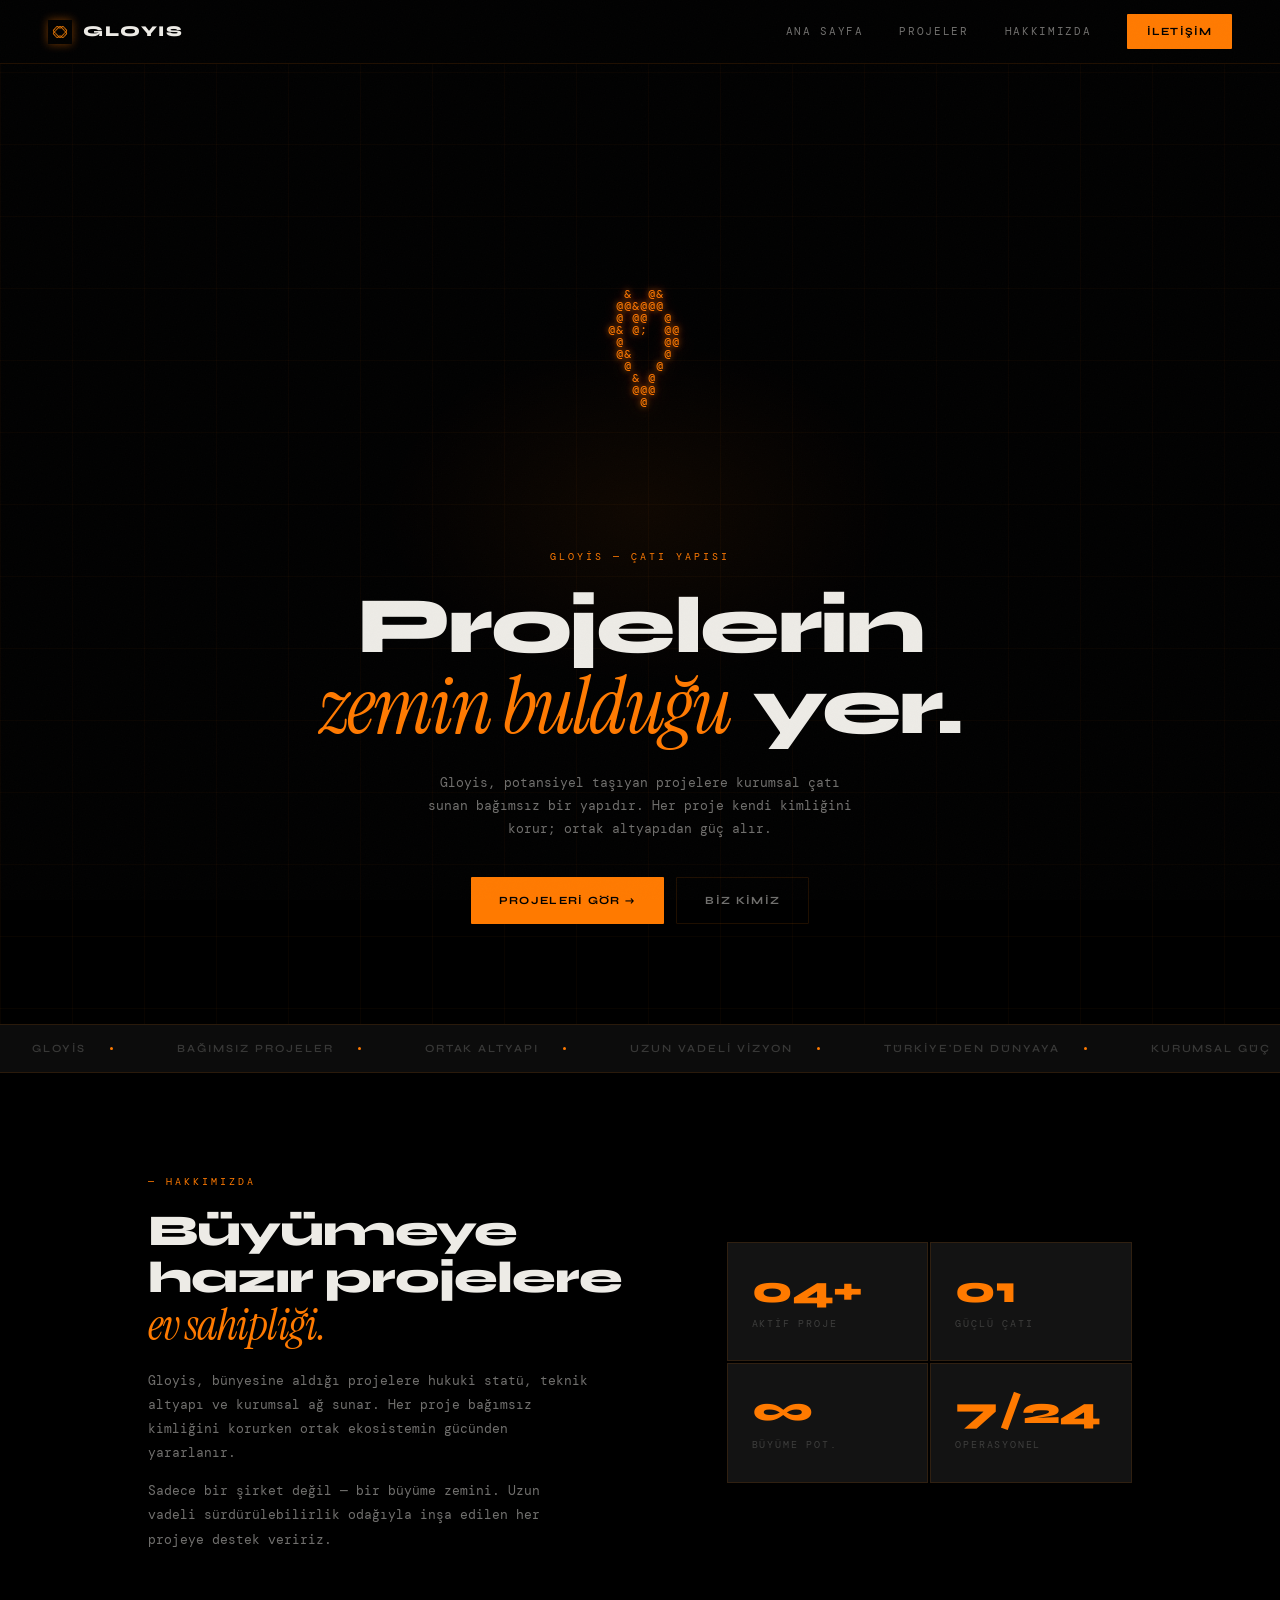
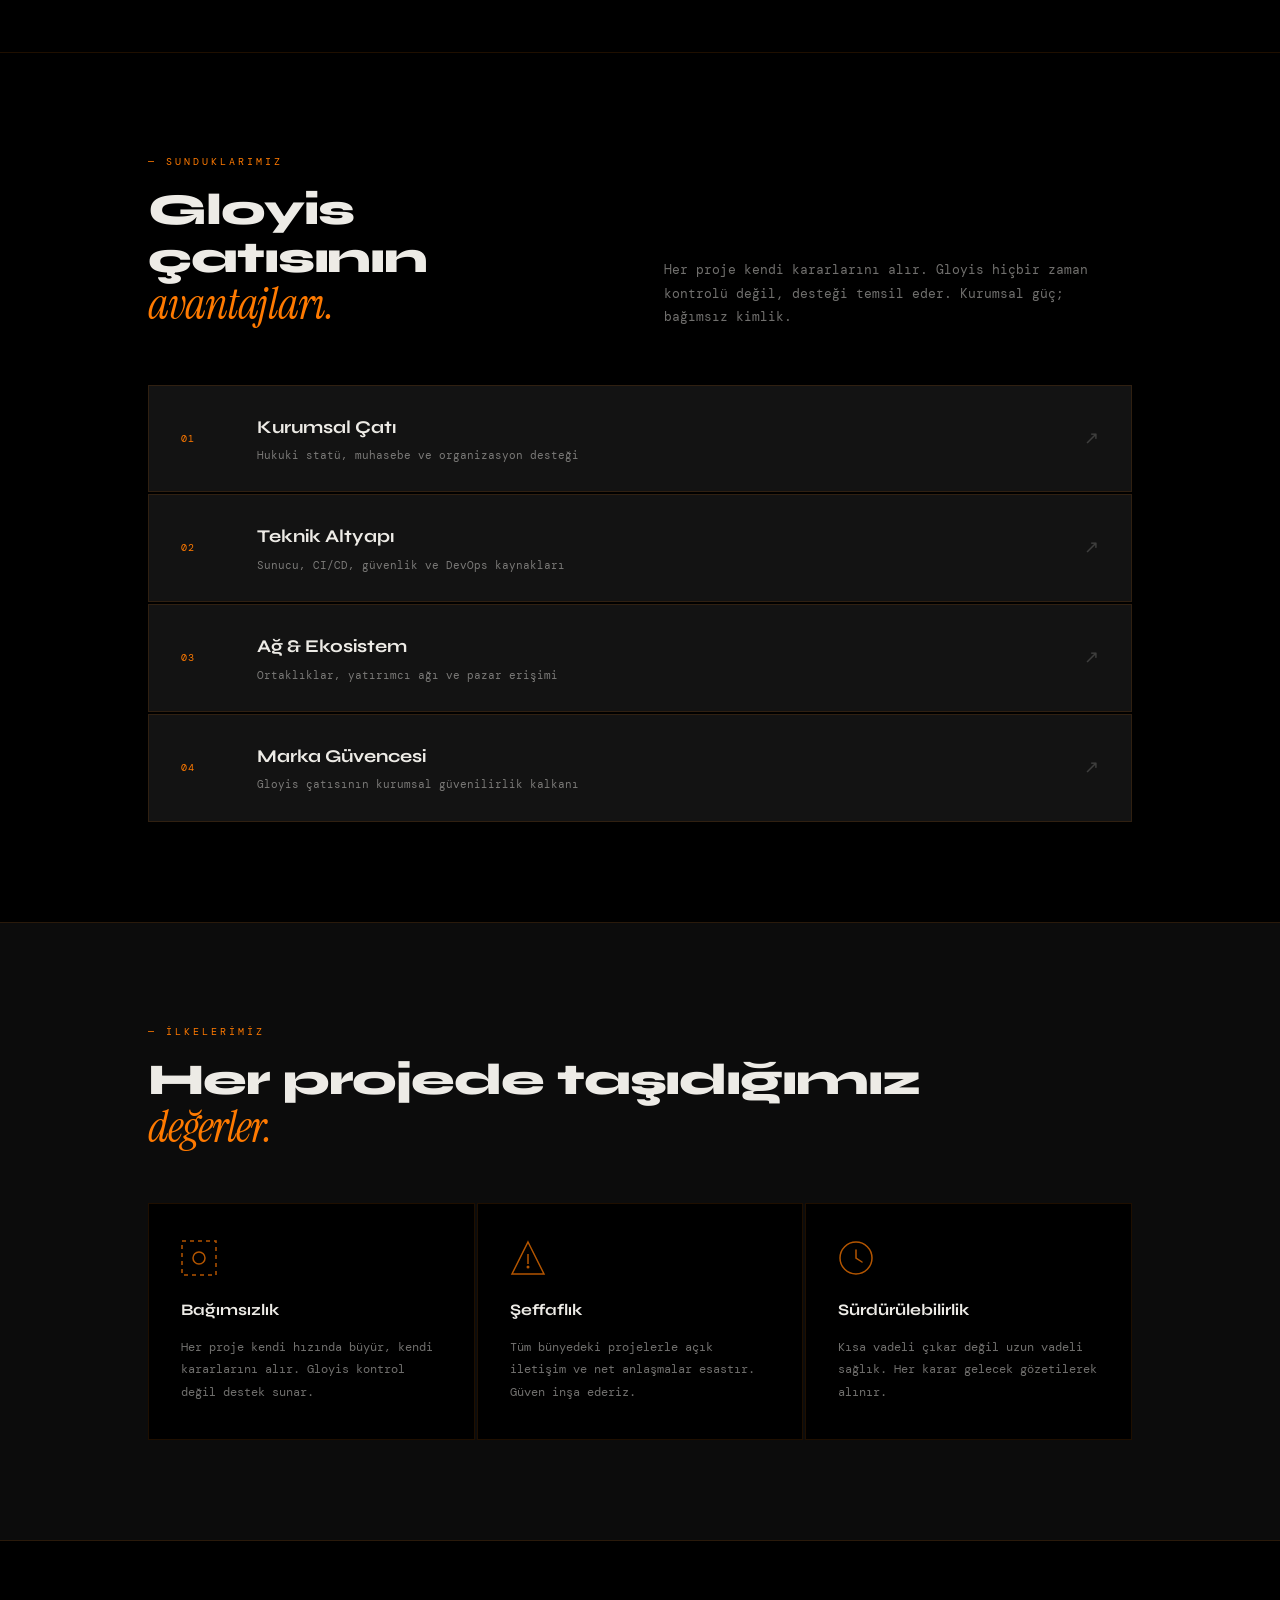
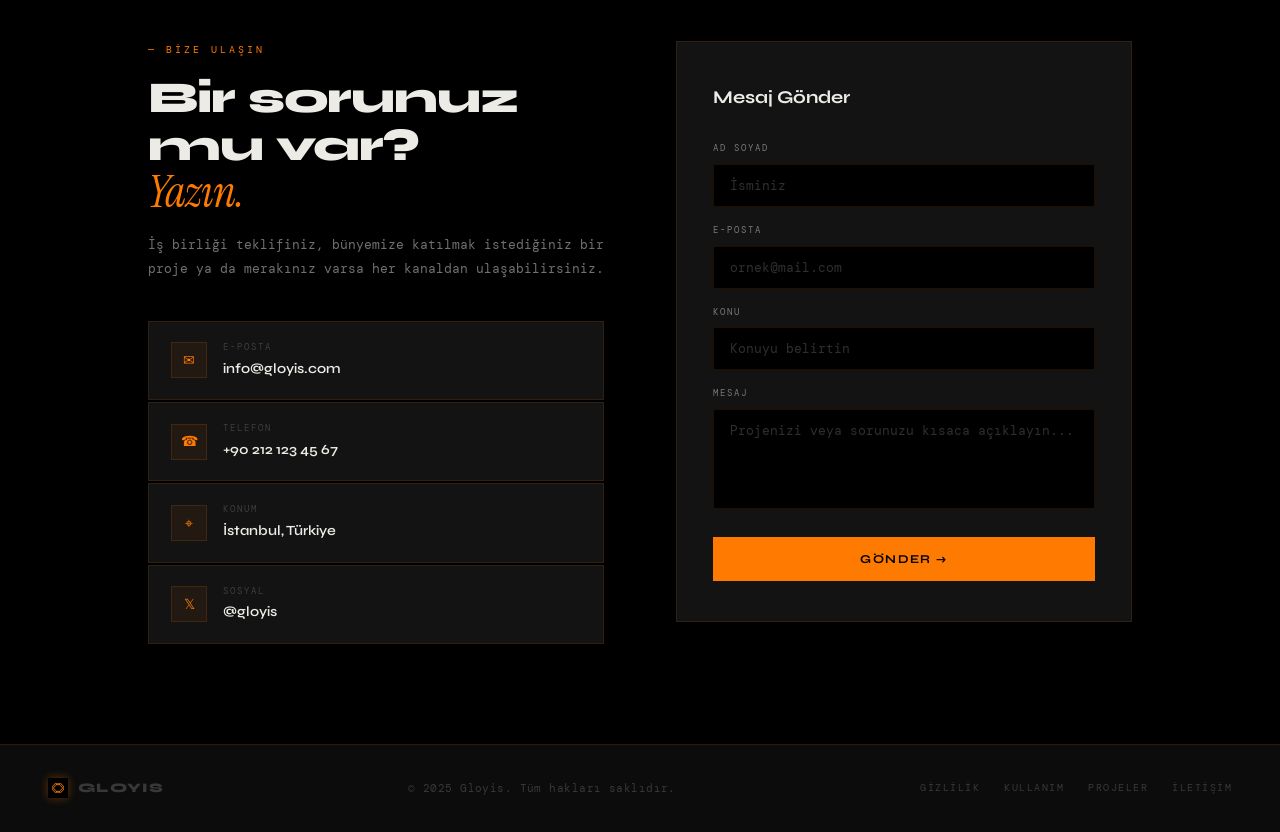
==== index.html @ 61a61eda "Gloyis Base V1.0" ====
<!DOCTYPE html>
<html lang="tr">

<head>
    <meta charset="UTF-8" />
    <meta name="viewport" content="width=device-width, initial-scale=1.0" />
    <title>Gloyis — Projelerin Zemin Bulduğu Yer</title>
    <link rel="icon" type="image/png" href="logo.jpeg">
    <link rel="stylesheet" href="style.css" />
</head>

<body>

    <!-- ─── NAV ─── -->
    <header class="nav">
        <a class="nav-brand" href="index.html">
            <img src="logo.jpeg" alt="Gloyis" />
            <span class="nav-brand-name">GLOYIS</span>
        </a>
        <nav class="nav-links">
            <a href="index.html">Ana Sayfa</a>
            <a href="projects.html">Projeler</a>
            <a href="#about">Hakkımızda</a>
            <a href="#contact" class="nav-cta">İletişim</a>
        </nav>
    </header>


    <!-- ─── HERO ─── -->
    <section class="hero">
        <div class="hero-grid-bg" aria-hidden="true"></div>
        <div class="hero-ambient" aria-hidden="true"></div>

        <!-- Ray-marched ASCII hologram logo -->
        <pre id="holo-logo" aria-hidden="true"></pre>

        <!-- Copy -->
        <div class="hero-content">
            <p class="hero-eyebrow">Gloyis — Çatı Yapısı</p>
            <h1 class="hero-title">
                Projelerin<br /><em>zemin bulduğu</em> yer.
            </h1>
            <p class="hero-sub">
                Gloyis, potansiyel taşıyan projelere kurumsal çatı sunan bağımsız bir
                yapıdır. Her proje kendi kimliğini korur; ortak altyapıdan güç alır.
            </p>
            <div class="hero-actions">
                <a href="projects.html" class="btn btn-primary">Projeleri Gör →</a>
                <a href="#about" class="btn btn-outline">Biz Kimiz</a>
            </div>
        </div>
    </section>

    <script>
        // ── Ray-marched 3D hologram logo ──────────────────────────────────────────
        (function () {
            const CW = 52;
            const CH = 32;
            const RAMP = " .:;=xX$&@W";
            const CHAR_ASPECT = 0.5;

            const abs = Math.abs, max = Math.max, min = Math.min, sqrt = Math.sqrt;

            function len3(x, y, z) { return sqrt(x * x + y * y + z * z); }

            function rotY(p, a) {
                const c = Math.cos(a), s = Math.sin(a);
                return [p[0] * c - p[2] * s, p[1], p[0] * s + p[2] * c];
            }
            function rotX(p, a) {
                const c = Math.cos(a), s = Math.sin(a);
                return [p[0], p[1] * c - p[2] * s, p[1] * s + p[2] * c];
            }

            function sdDiamond2D(px, py, cx, cy, size) {
                const tx = px - cx, ty = py - cy;
                const rx = (tx - ty) * 0.7071, ry = (tx + ty) * 0.7071;
                const dx = abs(rx) - size, dy = abs(ry) - size;
                return sqrt(max(dx, 0) ** 2 + max(dy, 0) ** 2) + min(max(dx, dy), 0);
            }

            function sdHeart(px, py, pz) {
                const sy = py * 0.9;
                const dBase = sdDiamond2D(px, sy, 0.0, -0.25, 0.60);
                const dCut = sdDiamond2D(px, sy, 0.0, 0.45, 0.45);
                let d2d = max(dBase, -dCut);
                d2d = abs(d2d) - 0.08;
                const dz = abs(pz) - 0.08;
                return (sqrt(max(d2d, 0) ** 2 + max(dz, 0) ** 2) + min(max(d2d, dz), 0)) * 0.85;
            }

            function calcNormal(px, py, pz) {
                const e = 0.001, d = sdHeart(px, py, pz);
                const nx = sdHeart(px + e, py, pz) - d;
                const ny = sdHeart(px, py + e, pz) - d;
                const nz = sdHeart(px, py, pz + e) - d;
                const l = len3(nx, ny, nz);
                return [nx / l, ny / l, nz / l];
            }

            function buildFrame(t) {
                let frame = "";
                const ro = [0, 0, -2.5];
                const ld = [0.5, 0.8, -1.0];
                const ll = len3(ld[0], ld[1], ld[2]);
                const ldn = [ld[0] / ll, ld[1] / ll, ld[2] / ll];

                for (let y = 0; y < CH; y++) {
                    for (let x = 0; x < CW; x++) {
                        const nx = (x / (CW - 1)) * 2 - 1;
                        const ny = -(y / (CH - 1)) * 2 + 1;
                        const rd = [nx / CHAR_ASPECT, ny, 1.0];
                        const rl = len3(rd[0], rd[1], rd[2]);
                        const rdn = [rd[0] / rl, rd[1] / rl, rd[2] / rl];

                        let td = 0, hit = false, p = [0, 0, 0];
                        for (let i = 0; i < 45; i++) {
                            p = [ro[0] + rdn[0] * td, ro[1] + rdn[1] * td, ro[2] + rdn[2] * td];
                            p = rotY(p, t);
                            p = rotX(p, Math.sin(t * 0.8) * 0.3);
                            const d = sdHeart(p[0], p[1], p[2]);
                            if (d < 0.005) { hit = true; break; }
                            td += d;
                            if (td > 5.0) break;
                        }

                        if (hit) {
                            const n = calcNormal(p[0], p[1], p[2]);
                            const diff = abs(n[0] * ldn[0] + n[1] * ldn[1] + n[2] * ldn[2]);
                            const b = max(0, min(1, diff + 0.20));
                            frame += RAMP[Math.floor(b * (RAMP.length - 1))];
                        } else {
                            frame += " ";
                        }
                    }
                    frame += "\n";
                }
                return frame;
            }

            const el = document.getElementById('holo-logo');
            let t = 0;
            function tick() {
                t += 0.007; // yavaş dönüş
                el.textContent = buildFrame(t);
                requestAnimationFrame(tick);
            }
            tick();
        })();
    </script>


    <!-- ─── MARQUEE ─── -->
    <div class="marquee" aria-hidden="true">
        <div class="marquee-track">
            <span class="marquee-item">Gloyis<span class="marquee-sep"></span></span>
            <span class="marquee-item">Bağımsız Projeler<span class="marquee-sep"></span></span>
            <span class="marquee-item">Ortak Altyapı<span class="marquee-sep"></span></span>
            <span class="marquee-item">Uzun Vadeli Vizyon<span class="marquee-sep"></span></span>
            <span class="marquee-item">Türkiye'den Dünyaya<span class="marquee-sep"></span></span>
            <span class="marquee-item">Kurumsal Güç<span class="marquee-sep"></span></span>
            <span class="marquee-item">Gloyis<span class="marquee-sep"></span></span>
            <span class="marquee-item">Bağımsız Projeler<span class="marquee-sep"></span></span>
            <span class="marquee-item">Ortak Altyapı<span class="marquee-sep"></span></span>
            <span class="marquee-item">Uzun Vadeli Vizyon<span class="marquee-sep"></span></span>
            <span class="marquee-item">Türkiye'den Dünyaya<span class="marquee-sep"></span></span>
            <span class="marquee-item">Kurumsal Güç<span class="marquee-sep"></span></span>
        </div>
    </div>


    <!-- ─── ABOUT ─── -->
    <section class="about" id="about">
        <div class="container">
            <div class="about-grid">
                <div class="about-text">
                    <span class="label">— Hakkımızda</span>
                    <h2 class="h2">Büyümeye hazır projelere<br /><em>ev sahipliği.</em></h2>
                    <p>
                        Gloyis, bünyesine aldığı projelere hukuki statü, teknik altyapı
                        ve kurumsal ağ sunar. Her proje bağımsız kimliğini korurken
                        ortak ekosistemin gücünden yararlanır.
                    </p>
                    <p>
                        Sadece bir şirket değil — bir büyüme zemini. Uzun vadeli
                        sürdürülebilirlik odağıyla inşa edilen her projeye destek veririz.
                    </p>
                </div>
                <div class="stats-block">
                    <div class="stat">
                        <div class="stat-num">04+</div>
                        <div class="stat-label">Aktif Proje</div>
                    </div>
                    <div class="stat">
                        <div class="stat-num">01</div>
                        <div class="stat-label">Güçlü Çatı</div>
                    </div>
                    <div class="stat">
                        <div class="stat-num">∞</div>
                        <div class="stat-label">Büyüme Pot.</div>
                    </div>
                    <div class="stat">
                        <div class="stat-num">7/24</div>
                        <div class="stat-label">Operasyonel</div>
                    </div>
                </div>
            </div>
        </div>
    </section>


    <!-- ─── SERVICES ─── -->
    <section class="services">
        <div class="container">
            <div class="services-header">
                <div>
                    <span class="label">— Sunduklarımız</span>
                    <h2 class="h2">Gloyis çatısının<br /><em>avantajları.</em></h2>
                </div>
                <p>
                    Her proje kendi kararlarını alır. Gloyis hiçbir zaman kontrolü
                    değil, desteği temsil eder. Kurumsal güç; bağımsız kimlik.
                </p>
            </div>
            <div class="service-list">
                <div class="service-row">
                    <span class="service-idx">01</span>
                    <div class="service-name">
                        Kurumsal Çatı
                        <small>Hukuki statü, muhasebe ve organizasyon desteği</small>
                    </div>
                    <span class="service-arrow">↗</span>
                </div>
                <div class="service-row">
                    <span class="service-idx">02</span>
                    <div class="service-name">
                        Teknik Altyapı
                        <small>Sunucu, CI/CD, güvenlik ve DevOps kaynakları</small>
                    </div>
                    <span class="service-arrow">↗</span>
                </div>
                <div class="service-row">
                    <span class="service-idx">03</span>
                    <div class="service-name">
                        Ağ & Ekosistem
                        <small>Ortaklıklar, yatırımcı ağı ve pazar erişimi</small>
                    </div>
                    <span class="service-arrow">↗</span>
                </div>
                <div class="service-row">
                    <span class="service-idx">04</span>
                    <div class="service-name">
                        Marka Güvencesi
                        <small>Gloyis çatısının kurumsal güvenilirlik kalkanı</small>
                    </div>
                    <span class="service-arrow">↗</span>
                </div>
            </div>
        </div>
    </section>


    <!-- ─── VALUES ─── -->
    <section class="values">
        <div class="container">
            <span class="label">— İlkelerimiz</span>
            <h2 class="h2">Her projede taşıdığımız<br /><em>değerler.</em></h2>
            <div class="values-grid">
                <div class="value-card">
                    <svg class="value-icon" viewBox="0 0 36 36" fill="none" xmlns="http://www.w3.org/2000/svg">
                        <rect x="1" y="1" width="34" height="34" stroke="#FF7A00" stroke-width="1.5"
                            stroke-dasharray="4 4" />
                        <circle cx="18" cy="18" r="6" stroke="#FF7A00" stroke-width="1.5" />
                    </svg>
                    <div class="value-title">Bağımsızlık</div>
                    <p class="value-text">
                        Her proje kendi hızında büyür, kendi kararlarını alır.
                        Gloyis kontrol değil destek sunar.
                    </p>
                </div>
                <div class="value-card">
                    <svg class="value-icon" viewBox="0 0 36 36" fill="none" xmlns="http://www.w3.org/2000/svg">
                        <polygon points="18,2 34,34 2,34" stroke="#FF7A00" stroke-width="1.5" fill="none" />
                        <line x1="18" y1="14" x2="18" y2="24" stroke="#FF7A00" stroke-width="1.5" />
                        <circle cx="18" cy="27" r="1.5" fill="#FF7A00" />
                    </svg>
                    <div class="value-title">Şeffaflık</div>
                    <p class="value-text">
                        Tüm bünyedeki projelerle açık iletişim ve net anlaşmalar esastır.
                        Güven inşa ederiz.
                    </p>
                </div>
                <div class="value-card">
                    <svg class="value-icon" viewBox="0 0 36 36" fill="none" xmlns="http://www.w3.org/2000/svg">
                        <circle cx="18" cy="18" r="16" stroke="#FF7A00" stroke-width="1.5" />
                        <path d="M18 10 L18 18 L24 22" stroke="#FF7A00" stroke-width="1.5" stroke-linecap="round" />
                    </svg>
                    <div class="value-title">Sürdürülebilirlik</div>
                    <p class="value-text">
                        Kısa vadeli çıkar değil uzun vadeli sağlık. Her karar gelecek
                        gözetilerek alınır.
                    </p>
                </div>
            </div>
        </div>
    </section>


    <!-- ─── CONTACT ─── -->
    <section class="contact" id="contact">
        <div class="container">
            <div class="contact-grid">

                <!-- Left: info -->
                <div class="contact-left">
                    <span class="label">— Bize Ulaşın</span>
                    <h2 class="h2">Bir sorunuz mu var?<br /><em>Yazın.</em></h2>
                    <p>
                        İş birliği teklifiniz, bünyemize katılmak istediğiniz bir proje
                        ya da merakınız varsa her kanaldan ulaşabilirsiniz.
                    </p>
                    <div class="contact-channels">
                        <a class="contact-item" href="mailto:info@gloyis.com">
                            <div class="contact-ico">✉</div>
                            <div>
                                <span class="contact-lbl">E-posta</span>
                                <span class="contact-val">info@gloyis.com</span>
                            </div>
                        </a>
                        <a class="contact-item" href="tel:+902121234567">
                            <div class="contact-ico">☎</div>
                            <div>
                                <span class="contact-lbl">Telefon</span>
                                <span class="contact-val">+90 212 123 45 67</span>
                            </div>
                        </a>
                        <a class="contact-item" href="#">
                            <div class="contact-ico">⌖</div>
                            <div>
                                <span class="contact-lbl">Konum</span>
                                <span class="contact-val">İstanbul, Türkiye</span>
                            </div>
                        </a>
                        <a class="contact-item" href="#">
                            <div class="contact-ico">𝕏</div>
                            <div>
                                <span class="contact-lbl">Sosyal</span>
                                <span class="contact-val">@gloyis</span>
                            </div>
                        </a>
                    </div>
                </div>

                <!-- Right: form -->
                <div class="contact-form">
                    <p class="form-title">Mesaj Gönder</p>
                    <div class="form-group">
                        <label class="form-label">Ad Soyad</label>
                        <input type="text" class="form-input" placeholder="İsminiz" />
                    </div>
                    <div class="form-group">
                        <label class="form-label">E-posta</label>
                        <input type="email" class="form-input" placeholder="ornek@mail.com" />
                    </div>
                    <div class="form-group">
                        <label class="form-label">Konu</label>
                        <input type="text" class="form-input" placeholder="Konuyu belirtin" />
                    </div>
                    <div class="form-group">
                        <label class="form-label">Mesaj</label>
                        <textarea class="form-textarea"
                            placeholder="Projenizi veya sorunuzu kısaca açıklayın..."></textarea>
                    </div>
                    <button class="form-submit">Gönder →</button>
                </div>

            </div>
        </div>
    </section>


    <!-- ─── FOOTER ─── -->
    <footer class="footer">
        <div class="footer-brand">
            <img src="logo.jpeg" alt="Gloyis" />
            <span class="footer-brand-name">GLOYIS</span>
        </div>
        <p class="footer-copy">© 2025 Gloyis. Tüm hakları saklıdır.</p>
        <nav class="footer-links">
            <a href="#">Gizlilik</a>
            <a href="#">Kullanım</a>
            <a href="projects.html">Projeler</a>
            <a href="#contact">İletişim</a>
        </nav>
    </footer>

</body>

</html>
---- style.css ----
/* ═══════════════════════════════════════
   GLOYIS — Global Stylesheet
   ═══════════════════════════════════════ */

/* ─── FONTS ─── */
@import url('https://fonts.googleapis.com/css2?family=Syne:wght@400;600;700;800&family=DM+Mono:wght@300;400;500&family=Instrument+Serif:ital@0;1&display=swap');

/* ─── VARIABLES ─── */
:root {
    --orange: #FF7A00;
    --orange-soft: #FF9A3C;
    --orange-dim: #B85500;
    --orange-glow: rgba(255, 122, 0, 0.14);
    --orange-trace: rgba(255, 122, 0, 0.06);

    --black: #000000;
    --surface: #0c0c0c;
    --surface-2: #131313;
    --surface-3: #1a1a1a;

    --border: rgba(255, 122, 0, 0.12);
    --border-hover: rgba(255, 122, 0, 0.3);

    --text: #edebe6;
    --text-muted: rgba(237, 235, 230, 0.48);
    --text-dim: rgba(237, 235, 230, 0.2);

    --font-head: 'Syne', sans-serif;
    --font-body: 'DM Mono', monospace;
    --font-serif: 'Instrument Serif', serif;

    --radius: 1px;
    --transition: 0.22s ease;
}

/* ─── RESET ─── */
*,
*::before,
*::after {
    box-sizing: border-box;
    margin: 0;
    padding: 0;
}

html {
    scroll-behavior: smooth;
    -webkit-font-smoothing: antialiased;
}

body {
    background: var(--black);
    color: var(--text);
    font-family: var(--font-body);
    font-size: 13px;
    line-height: 1.75;
    overflow-x: hidden;
}

img {
    display: block;
    max-width: 100%;
}

a {
    color: inherit;
    text-decoration: none;
}

ul {
    list-style: none;
}

button {
    cursor: pointer;
    border: none;
    outline: none;
    background: none;
}

/* ─── SCROLLBAR ─── */
::-webkit-scrollbar {
    width: 3px;
}

::-webkit-scrollbar-track {
    background: var(--black);
}

::-webkit-scrollbar-thumb {
    background: var(--orange-dim);
}

/* ─── NOISE LAYER ─── */
body::after {
    content: '';
    position: fixed;
    inset: 0;
    pointer-events: none;
    z-index: 9998;
    opacity: 0.4;
    background-image: url("data:image/svg+xml,%3Csvg xmlns='http://www.w3.org/2000/svg' width='300' height='300'%3E%3Cfilter id='n'%3E%3CfeTurbulence type='fractalNoise' baseFrequency='0.75' numOctaves='4' stitchTiles='stitch'/%3E%3C/filter%3E%3Crect width='300' height='300' filter='url(%23n)' opacity='0.05'/%3E%3C/svg%3E");
    background-size: 300px;
}

/* ─── LAYOUT ─── */
.container {
    max-width: 1080px;
    margin: 0 auto;
    padding: 0 48px;
}

.section-pad {
    padding: 100px 0;
}

/* ─── TYPOGRAPHY ─── */
.label {
    font-family: var(--font-body);
    font-size: 10px;
    letter-spacing: 0.3em;
    text-transform: uppercase;
    color: var(--orange);
    display: block;
    margin-bottom: 16px;
}

.h2 {
    font-family: var(--font-head);
    font-size: clamp(28px, 3.5vw, 44px);
    font-weight: 800;
    line-height: 1.08;
    letter-spacing: -0.025em;
    color: var(--text);
}

.h2 em {
    font-style: italic;
    font-family: var(--font-serif);
    color: var(--orange);
    font-weight: 400;
}

.body-text {
    color: var(--text-muted);
    font-size: 13px;
    line-height: 1.85;
    max-width: 480px;
}

/* ─── RULE DIVIDER ─── */
.rule {
    border: none;
    border-top: 1px solid var(--border);
}

/* ─── BUTTONS ─── */
.btn {
    display: inline-flex;
    align-items: center;
    gap: 10px;
    font-family: var(--font-head);
    font-size: 11px;
    font-weight: 700;
    letter-spacing: 0.12em;
    text-transform: uppercase;
    padding: 13px 28px;
    border-radius: var(--radius);
    transition: var(--transition);
}

.btn-primary {
    background: var(--orange);
    color: var(--black);
}

.btn-primary:hover {
    background: var(--orange-soft);
    box-shadow: 0 0 28px rgba(255, 122, 0, 0.35);
}

.btn-outline {
    border: 1px solid var(--border);
    color: var(--text-muted);
}

.btn-outline:hover {
    border-color: var(--border-hover);
    color: var(--text);
}

/* ════════════════════════════════════════
   NAV
   ════════════════════════════════════════ */
.nav {
    position: fixed;
    top: 0;
    left: 0;
    right: 0;
    z-index: 200;
    display: flex;
    align-items: center;
    justify-content: space-between;
    padding: 0 48px;
    height: 64px;
    background: rgba(0, 0, 0, 0.85);
    backdrop-filter: blur(16px);
    -webkit-backdrop-filter: blur(16px);
    border-bottom: 1px solid var(--border);
}

.nav-brand {
    display: flex;
    align-items: center;
    gap: 11px;
}

.nav-brand img {
    width: 24px;
    height: 24px;
    object-fit: contain;
    filter: drop-shadow(0 0 5px rgba(255, 122, 0, 0.45));
}

.nav-brand-name {
    font-family: var(--font-head);
    font-weight: 800;
    font-size: 15px;
    letter-spacing: 0.1em;
    color: var(--text);
}

.nav-links {
    display: flex;
    align-items: center;
    gap: 36px;
}

.nav-links a {
    font-family: var(--font-body);
    font-size: 11px;
    letter-spacing: 0.15em;
    text-transform: uppercase;
    color: var(--text-muted);
    transition: color var(--transition);
}

.nav-links a:hover {
    color: var(--orange);
}

.nav-links .nav-cta {
    font-family: var(--font-head);
    font-size: 11px;
    font-weight: 700;
    letter-spacing: 0.1em;
    color: var(--black);
    background: var(--orange);
    padding: 8px 20px;
    border-radius: var(--radius);
    transition: background var(--transition), box-shadow var(--transition);
}

.nav-links .nav-cta:hover {
    background: var(--orange-soft);
    box-shadow: 0 0 20px rgba(255, 122, 0, 0.35);
    color: var(--black);
}

/* ════════════════════════════════════════
   HERO — LOGO TEXT SPIN
   ════════════════════════════════════════ */
.hero {
    min-height: 100vh;
    display: flex;
    flex-direction: column;
    align-items: center;
    justify-content: center;
    padding: 120px 48px 100px;
    position: relative;
    overflow: hidden;
}

/* Subtle grid */
.hero-grid-bg {
    position: absolute;
    inset: 0;
    background-image:
        linear-gradient(rgba(255, 122, 0, 0.035) 1px, transparent 1px),
        linear-gradient(90deg, rgba(255, 122, 0, 0.035) 1px, transparent 1px);
    background-size: 72px 72px;
    pointer-events: none;
}

/* Center ambient */
.hero-ambient {
    position: absolute;
    top: 50%;
    left: 50%;
    transform: translate(-50%, -50%);
    width: 600px;
    height: 400px;
    background: radial-gradient(ellipse, rgba(255, 122, 0, 0.06) 0%, transparent 65%);
    pointer-events: none;
}

/* ── Ray-marched ASCII hologram logo ── */
#holo-logo {
    font-family: 'DM Mono', 'Courier New', monospace;
    font-size: 12px;
    line-height: 1.0;
    letter-spacing: 0.08em;
    white-space: pre;
    color: var(--orange);
    text-shadow:
        0 0 6px rgba(255, 122, 0, 0.85),
        0 0 18px rgba(255, 122, 0, 0.45),
        0 0 36px rgba(255, 122, 0, 0.2);
    user-select: none;
    margin-bottom: 44px;
}

/* ── Hero copy ── */
.hero-content {
    text-align: center;
    max-width: 680px;
    opacity: 0;
    animation: hero-in 0.9s 0.3s forwards;
}

.hero-eyebrow {
    font-family: var(--font-body);
    font-size: 10px;
    letter-spacing: 0.3em;
    text-transform: uppercase;
    color: var(--orange);
    margin-bottom: 20px;
}

.hero-title {
    font-family: var(--font-head);
    font-size: clamp(42px, 7vw, 80px);
    font-weight: 800;
    line-height: 1;
    letter-spacing: -0.03em;
    color: var(--text);
    margin-bottom: 24px;
}

.hero-title em {
    font-style: italic;
    font-family: var(--font-serif);
    color: var(--orange);
    font-weight: 400;
}

.hero-sub {
    font-size: 13px;
    color: var(--text-muted);
    line-height: 1.8;
    margin: 0 auto 36px;
    max-width: 440px;
}

.hero-actions {
    display: flex;
    gap: 12px;
    justify-content: center;
}

@keyframes hero-in {
    from {
        opacity: 0;
        transform: translateY(18px);
    }

    to {
        opacity: 1;
        transform: translateY(0);
    }
}

/* ════════════════════════════════════════
   MARQUEE
   ════════════════════════════════════════ */
.marquee {
    border-top: 1px solid var(--border);
    border-bottom: 1px solid var(--border);
    background: var(--surface);
    padding: 14px 0;
    overflow: hidden;
}

.marquee-track {
    display: flex;
    animation: marquee-move 28s linear infinite;
    white-space: nowrap;
}

.marquee-item {
    display: inline-flex;
    align-items: center;
    gap: 24px;
    padding: 0 32px;
    font-family: var(--font-head);
    font-size: 11px;
    font-weight: 600;
    letter-spacing: 0.18em;
    text-transform: uppercase;
    color: var(--text-dim);
    flex-shrink: 0;
}

.marquee-sep {
    width: 3px;
    height: 3px;
    background: var(--orange);
    border-radius: 50%;
    flex-shrink: 0;
}

@keyframes marquee-move {
    from {
        transform: translateX(0);
    }

    to {
        transform: translateX(-50%);
    }
}

/* ════════════════════════════════════════
   ABOUT
   ════════════════════════════════════════ */
.about {
    padding: 100px 0;
}

.about-grid {
    display: grid;
    grid-template-columns: 5fr 4fr;
    gap: 72px;
    align-items: center;
}

.about-text .h2 {
    margin-bottom: 20px;
}

.about-text p {
    color: var(--text-muted);
    font-size: 13px;
    line-height: 1.85;
    margin-top: 14px;
    max-width: 440px;
}

.stats-block {
    display: grid;
    grid-template-columns: 1fr 1fr;
    gap: 2px;
}

.stat {
    background: var(--surface-2);
    border: 1px solid var(--border);
    padding: 28px 24px;
    transition: border-color var(--transition);
    position: relative;
    overflow: hidden;
}

.stat::before {
    content: '';
    position: absolute;
    top: 0;
    left: 0;
    right: 0;
    height: 1px;
    background: linear-gradient(90deg, var(--orange), transparent);
    opacity: 0;
    transition: opacity var(--transition);
}

.stat:hover {
    border-color: var(--border-hover);
}

.stat:hover::before {
    opacity: 1;
}

.stat-num {
    font-family: var(--font-head);
    font-size: 38px;
    font-weight: 800;
    color: var(--orange);
    line-height: 1;
    letter-spacing: -0.02em;
}

.stat-label {
    font-size: 10px;
    letter-spacing: 0.18em;
    text-transform: uppercase;
    color: var(--text-dim);
    margin-top: 6px;
}

/* ════════════════════════════════════════
   SERVICES
   ════════════════════════════════════════ */
.services {
    padding: 100px 0;
    border-top: 1px solid var(--border);
}

.services-header {
    display: grid;
    grid-template-columns: 1fr 1fr;
    gap: 48px;
    align-items: end;
    margin-bottom: 56px;
}

.services-header p {
    color: var(--text-muted);
    font-size: 13px;
    line-height: 1.8;
}

.service-list {
    display: flex;
    flex-direction: column;
    gap: 2px;
}

.service-row {
    display: grid;
    grid-template-columns: 52px 1fr auto;
    align-items: center;
    gap: 24px;
    padding: 26px 32px;
    background: var(--surface-2);
    border: 1px solid var(--border);
    transition: background var(--transition), border-color var(--transition);
    position: relative;
}

.service-row::before {
    content: '';
    position: absolute;
    left: 0;
    top: 0;
    bottom: 0;
    width: 2px;
    background: var(--orange);
    transform: scaleY(0);
    transform-origin: bottom;
    transition: transform var(--transition);
}

.service-row:hover {
    background: var(--surface-3);
    border-color: var(--border-hover);
}

.service-row:hover::before {
    transform: scaleY(1);
}

.service-idx {
    font-family: var(--font-body);
    font-size: 10px;
    letter-spacing: 0.1em;
    color: var(--orange);
}

.service-name {
    font-family: var(--font-head);
    font-size: 18px;
    font-weight: 700;
    color: var(--text);
}

.service-name small {
    display: block;
    font-family: var(--font-body);
    font-size: 11px;
    font-weight: 400;
    color: var(--text-muted);
    margin-top: 3px;
    letter-spacing: 0;
}

.service-arrow {
    font-size: 18px;
    color: var(--text-dim);
    transition: color var(--transition), transform var(--transition);
}

.service-row:hover .service-arrow {
    color: var(--orange);
    transform: translate(3px, -3px);
}

/* ════════════════════════════════════════
   VALUES
   ════════════════════════════════════════ */
.values {
    padding: 100px 0;
    background: var(--surface);
    border-top: 1px solid var(--border);
    border-bottom: 1px solid var(--border);
}

.values-grid {
    display: grid;
    grid-template-columns: repeat(3, 1fr);
    gap: 2px;
    margin-top: 52px;
}

.value-card {
    background: var(--black);
    border: 1px solid var(--border);
    padding: 36px 32px;
    transition: border-color var(--transition);
}

.value-card:hover {
    border-color: var(--border-hover);
}

.value-icon {
    display: block;
    width: 36px;
    height: 36px;
    margin-bottom: 20px;
    opacity: 0.7;
}

.value-title {
    font-family: var(--font-head);
    font-size: 16px;
    font-weight: 700;
    color: var(--text);
    margin-bottom: 12px;
}

.value-text {
    font-size: 12px;
    color: var(--text-muted);
    line-height: 1.85;
}

/* ════════════════════════════════════════
   CONTACT
   ════════════════════════════════════════ */
.contact {
    padding: 100px 0;
}

.contact-grid {
    display: grid;
    grid-template-columns: 1fr 1fr;
    gap: 72px;
    align-items: start;
}

.contact-left .h2 {
    margin-bottom: 16px;
}

.contact-left>p {
    color: var(--text-muted);
    font-size: 13px;
    line-height: 1.85;
    margin-bottom: 40px;
}

.contact-channels {
    display: flex;
    flex-direction: column;
    gap: 2px;
}

.contact-item {
    display: flex;
    align-items: center;
    gap: 16px;
    padding: 18px 22px;
    background: var(--surface-2);
    border: 1px solid var(--border);
    transition: border-color var(--transition), background var(--transition);
}

.contact-item:hover {
    border-color: var(--border-hover);
    background: var(--surface-3);
}

.contact-ico {
    width: 36px;
    height: 36px;
    display: flex;
    align-items: center;
    justify-content: center;
    background: var(--orange-trace);
    border: 1px solid rgba(255, 122, 0, 0.15);
    font-size: 14px;
    flex-shrink: 0;
    color: var(--orange);
}

.contact-lbl {
    display: block;
    font-size: 9px;
    letter-spacing: 0.22em;
    text-transform: uppercase;
    color: var(--text-dim);
}

.contact-val {
    display: block;
    font-family: var(--font-head);
    font-size: 14px;
    font-weight: 600;
    color: var(--text);
    margin-top: 1px;
}

/* ── Contact form ── */
.contact-form {
    background: var(--surface-2);
    border: 1px solid var(--border);
    padding: 40px 36px;
}

.form-title {
    font-family: var(--font-head);
    font-size: 18px;
    font-weight: 700;
    color: var(--text);
    margin-bottom: 28px;
}

.form-group {
    margin-bottom: 16px;
}

.form-label {
    display: block;
    font-size: 9px;
    letter-spacing: 0.22em;
    text-transform: uppercase;
    color: var(--text-muted);
    margin-bottom: 7px;
}

.form-input,
.form-textarea {
    width: 100%;
    background: var(--black);
    border: 1px solid var(--border);
    color: var(--text);
    font-family: var(--font-body);
    font-size: 13px;
    padding: 12px 16px;
    outline: none;
    border-radius: 0;
    transition: border-color var(--transition);
    resize: none;
}

.form-input:focus,
.form-textarea:focus {
    border-color: rgba(255, 122, 0, 0.4);
}

.form-input::placeholder,
.form-textarea::placeholder {
    color: var(--text-dim);
}

.form-textarea {
    height: 100px;
}

.form-submit {
    width: 100%;
    background: var(--orange);
    color: var(--black);
    font-family: var(--font-head);
    font-weight: 700;
    font-size: 12px;
    letter-spacing: 0.12em;
    text-transform: uppercase;
    padding: 15px;
    margin-top: 4px;
    transition: background var(--transition), box-shadow var(--transition);
    border: none;
    cursor: pointer;
}

.form-submit:hover {
    background: var(--orange-soft);
    box-shadow: 0 0 24px rgba(255, 122, 0, 0.35);
}

/* ════════════════════════════════════════
   FOOTER
   ════════════════════════════════════════ */
.footer {
    border-top: 1px solid var(--border);
    background: var(--surface);
    padding: 32px 48px;
    display: flex;
    justify-content: space-between;
    align-items: center;
    gap: 24px;
}

.footer-brand {
    display: flex;
    align-items: center;
    gap: 10px;
}

.footer-brand img {
    width: 20px;
    height: 20px;
    object-fit: contain;
    filter: drop-shadow(0 0 4px rgba(255, 122, 0, 0.35));
}

.footer-brand-name {
    font-family: var(--font-head);
    font-weight: 800;
    font-size: 13px;
    letter-spacing: 0.1em;
    color: var(--text-dim);
}

.footer-copy {
    font-size: 11px;
    color: var(--text-dim);
    letter-spacing: 0.04em;
}

.footer-links {
    display: flex;
    gap: 24px;
}

.footer-links a {
    font-size: 10px;
    letter-spacing: 0.15em;
    text-transform: uppercase;
    color: var(--text-dim);
    transition: color var(--transition);
}

.footer-links a:hover {
    color: var(--orange);
}
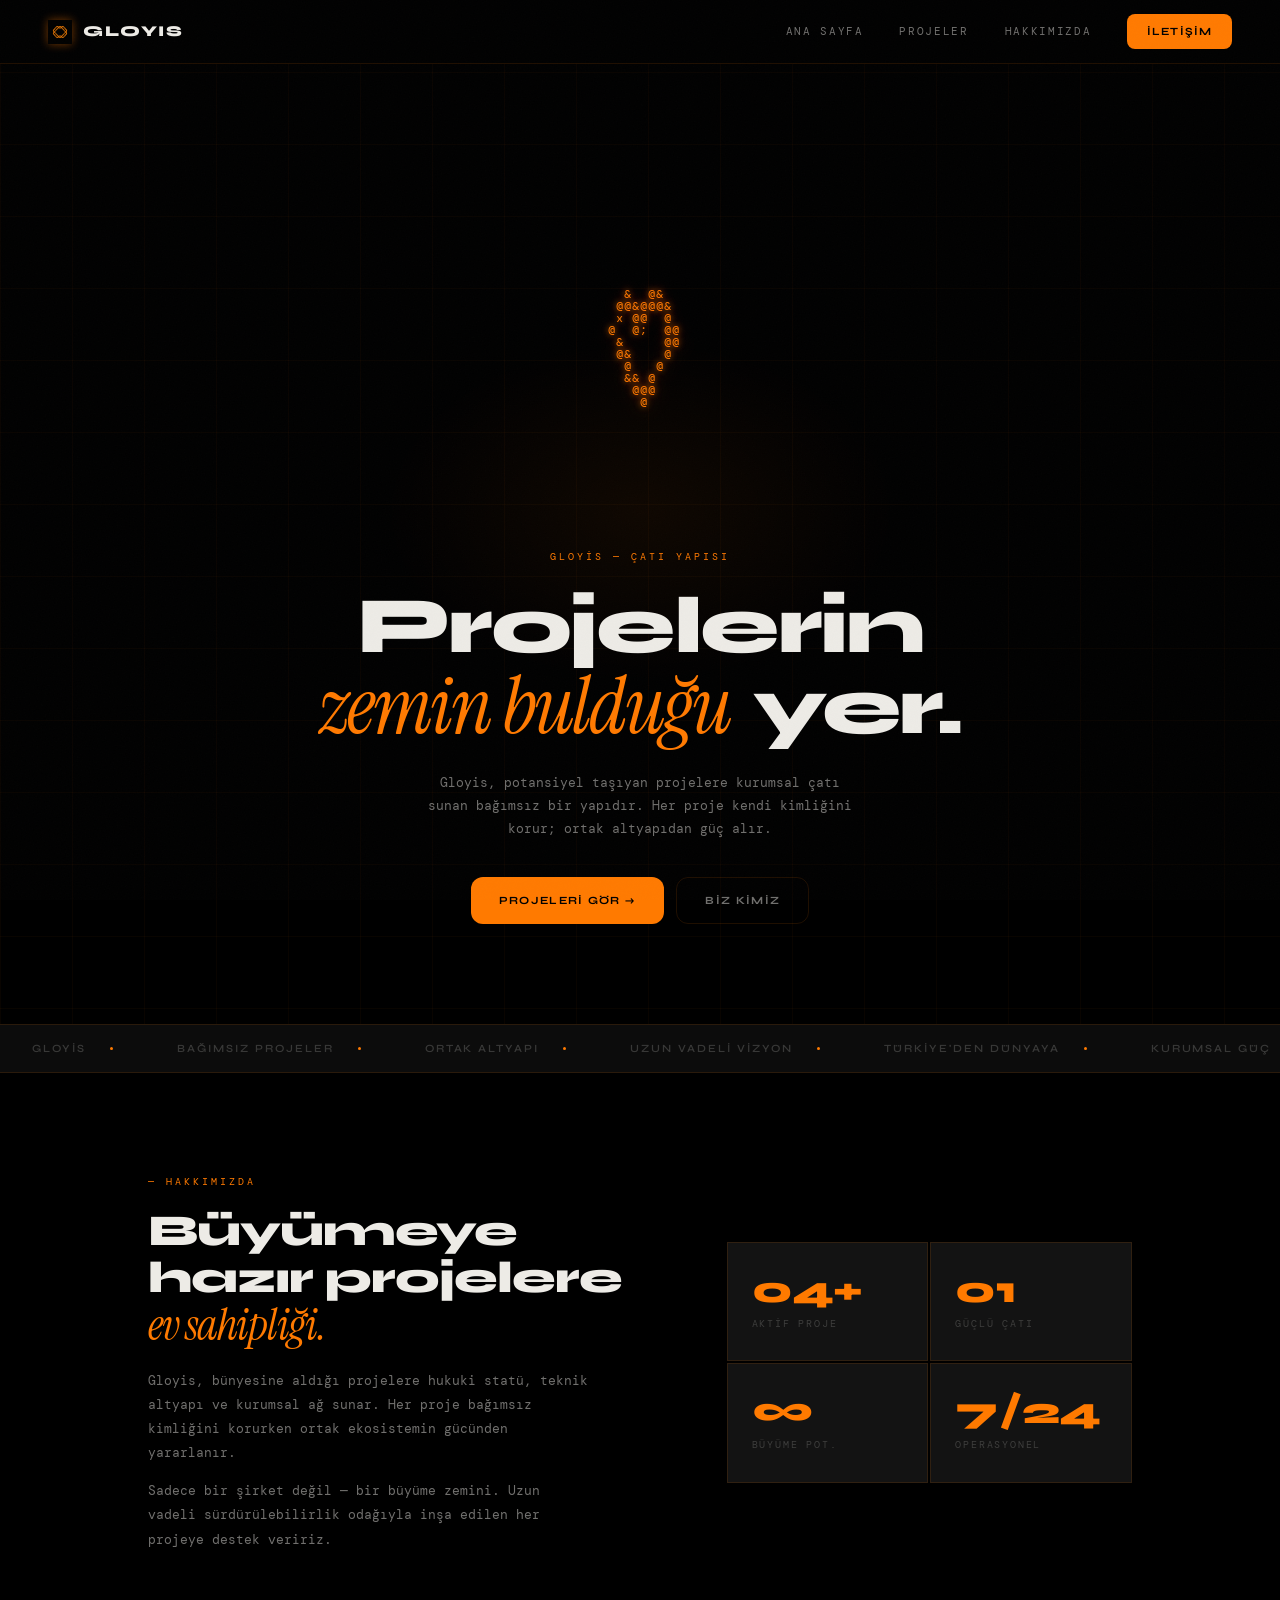
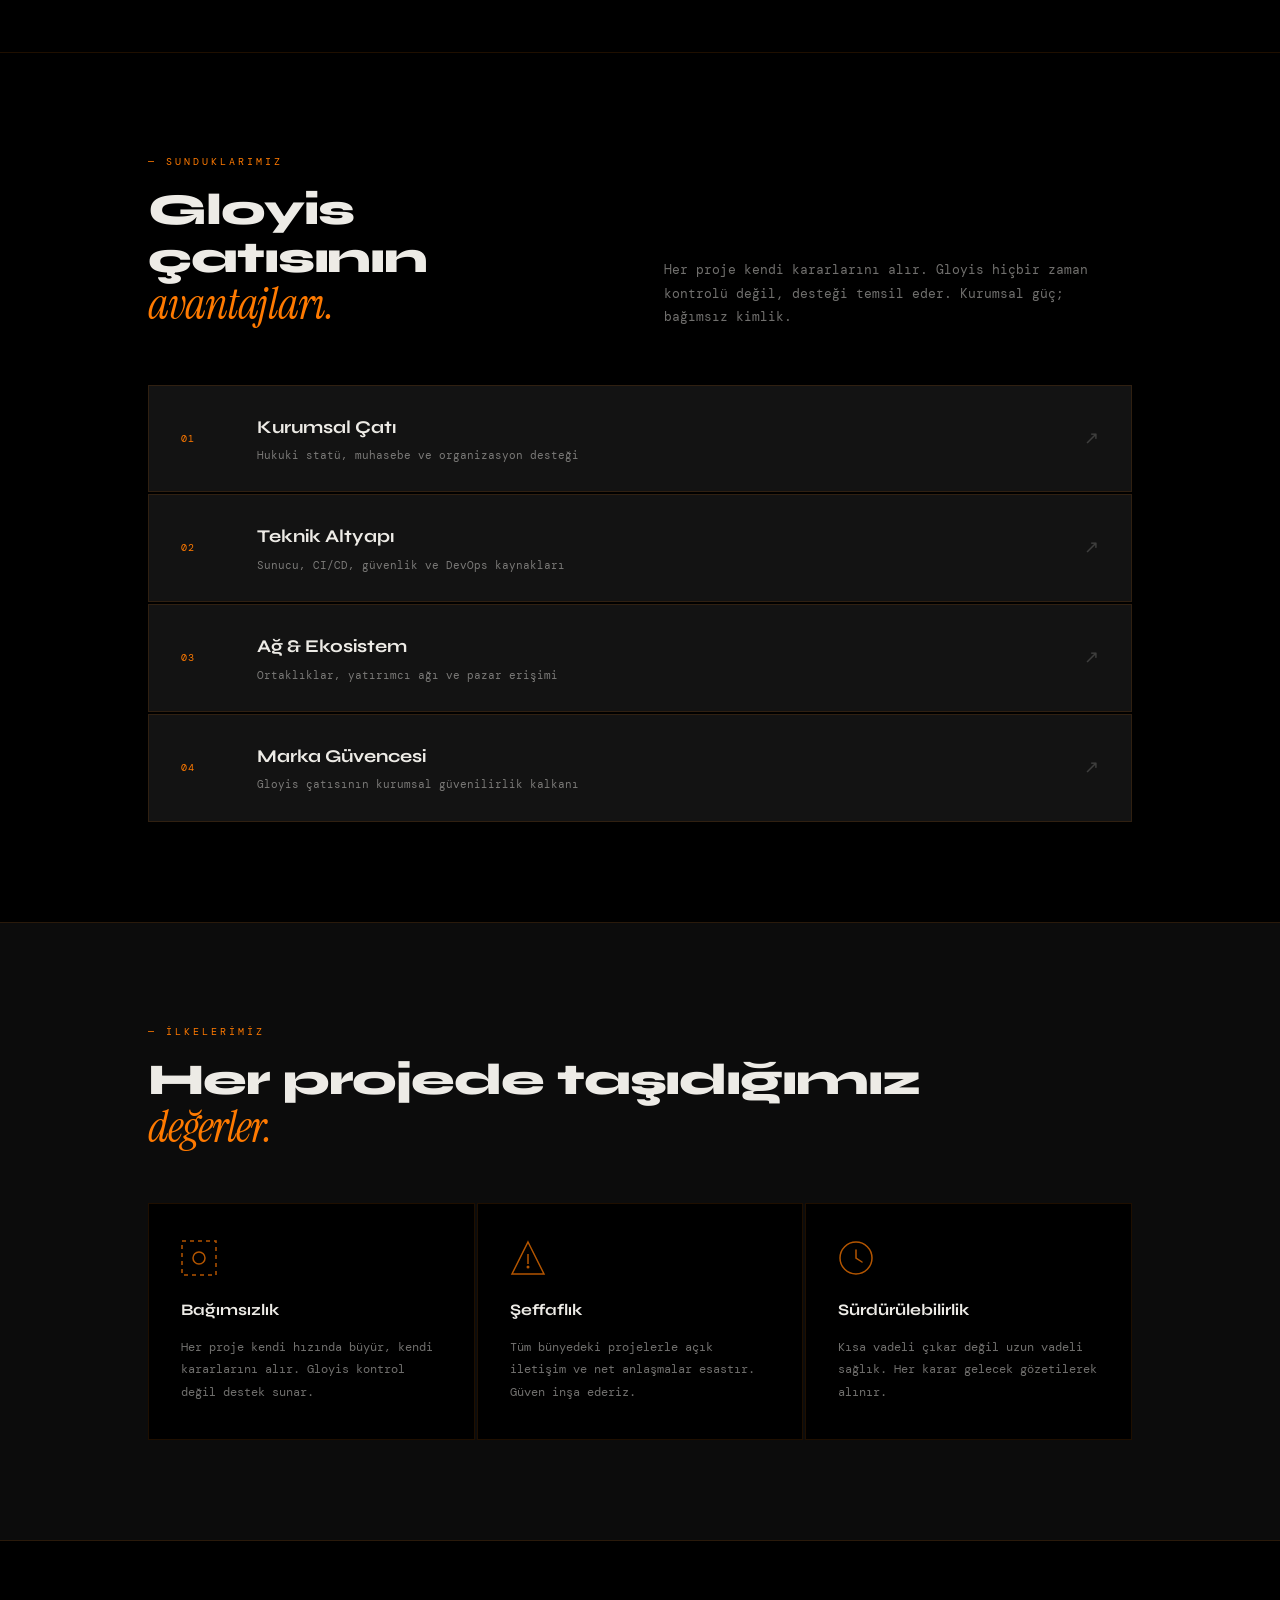
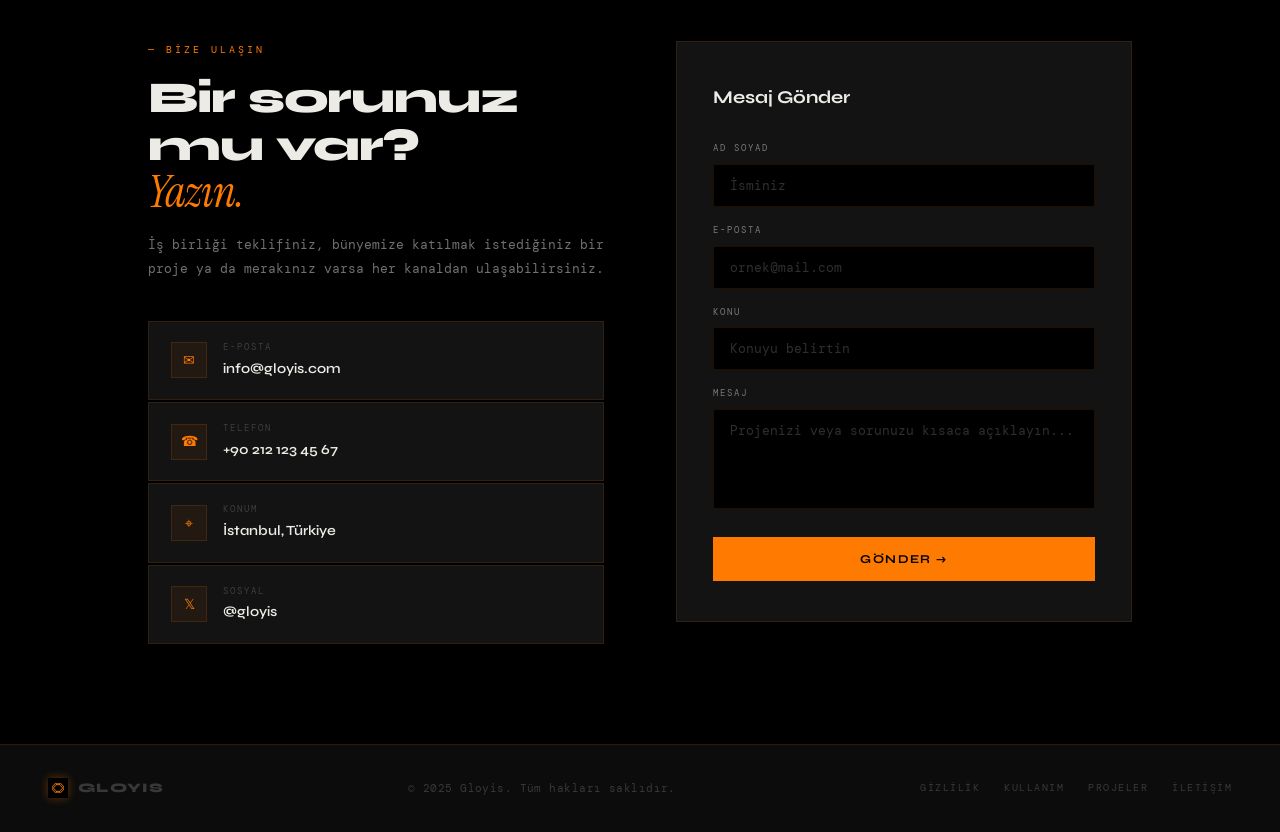
==== commit 231a1492: "Projeler Sayfası Projeler sayfası eklendi ve kod satırları düzeltildi." ====
--- a/index.html
+++ b/index.html
@@ -2,397 +2,394 @@
 <html lang="tr">
 
 <head>
-    <meta charset="UTF-8" />
-    <meta name="viewport" content="width=device-width, initial-scale=1.0" />
-    <title>Gloyis — Projelerin Zemin Bulduğu Yer</title>
-    <link rel="icon" type="image/png" href="logo.jpeg">
-    <link rel="stylesheet" href="style.css" />
+  <meta charset="UTF-8" />
+  <meta name="viewport" content="width=device-width, initial-scale=1.0" />
+  <title>Gloyis — Projelerin Zemin Bulduğu Yer</title>
+  <link rel="stylesheet" href="style.css" />
 </head>
 
 <body>
 
-    <!-- ─── NAV ─── -->
-    <header class="nav">
-        <a class="nav-brand" href="index.html">
-            <img src="logo.jpeg" alt="Gloyis" />
-            <span class="nav-brand-name">GLOYIS</span>
-        </a>
-        <nav class="nav-links">
-            <a href="index.html">Ana Sayfa</a>
-            <a href="projects.html">Projeler</a>
-            <a href="#about">Hakkımızda</a>
-            <a href="#contact" class="nav-cta">İletişim</a>
-        </nav>
-    </header>
-
-
-    <!-- ─── HERO ─── -->
-    <section class="hero">
-        <div class="hero-grid-bg" aria-hidden="true"></div>
-        <div class="hero-ambient" aria-hidden="true"></div>
-
-        <!-- Ray-marched ASCII hologram logo -->
-        <pre id="holo-logo" aria-hidden="true"></pre>
-
-        <!-- Copy -->
-        <div class="hero-content">
-            <p class="hero-eyebrow">Gloyis — Çatı Yapısı</p>
-            <h1 class="hero-title">
-                Projelerin<br /><em>zemin bulduğu</em> yer.
-            </h1>
-            <p class="hero-sub">
-                Gloyis, potansiyel taşıyan projelere kurumsal çatı sunan bağımsız bir
-                yapıdır. Her proje kendi kimliğini korur; ortak altyapıdan güç alır.
-            </p>
-            <div class="hero-actions">
-                <a href="projects.html" class="btn btn-primary">Projeleri Gör →</a>
-                <a href="#about" class="btn btn-outline">Biz Kimiz</a>
-            </div>
-        </div>
-    </section>
-
-    <script>
-        // ── Ray-marched 3D hologram logo ──────────────────────────────────────────
-        (function () {
-            const CW = 52;
-            const CH = 32;
-            const RAMP = " .:;=xX$&@W";
-            const CHAR_ASPECT = 0.5;
-
-            const abs = Math.abs, max = Math.max, min = Math.min, sqrt = Math.sqrt;
-
-            function len3(x, y, z) { return sqrt(x * x + y * y + z * z); }
-
-            function rotY(p, a) {
-                const c = Math.cos(a), s = Math.sin(a);
-                return [p[0] * c - p[2] * s, p[1], p[0] * s + p[2] * c];
+  <!-- ─── NAV ─── -->
+  <header class="nav">
+    <a class="nav-brand" href="index.html">
+      <img src="logo.jpeg" alt="Gloyis" />
+      <span class="nav-brand-name">GLOYIS</span>
+    </a>
+    <nav class="nav-links">
+      <a href="index.html">Ana Sayfa</a>
+      <a href="projects.html">Projeler</a>
+      <a href="#about">Hakkımızda</a>
+      <a href="#contact" class="nav-cta">İletişim</a>
+    </nav>
+  </header>
+
+
+  <!-- ─── HERO ─── -->
+  <section class="hero">
+    <div class="hero-grid-bg" aria-hidden="true"></div>
+    <div class="hero-ambient" aria-hidden="true"></div>
+
+    <!-- Ray-marched ASCII hologram logo -->
+    <pre id="holo-logo" aria-hidden="true"></pre>
+
+    <!-- Copy -->
+    <div class="hero-content">
+      <p class="hero-eyebrow">Gloyis — Çatı Yapısı</p>
+      <h1 class="hero-title">
+        Projelerin<br /><em>zemin bulduğu</em> yer.
+      </h1>
+      <p class="hero-sub">
+        Gloyis, potansiyel taşıyan projelere kurumsal çatı sunan bağımsız bir
+        yapıdır. Her proje kendi kimliğini korur; ortak altyapıdan güç alır.
+      </p>
+      <div class="hero-actions">
+        <a href="projects.html" class="btn btn-primary">Projeleri Gör →</a>
+        <a href="#about" class="btn btn-outline">Biz Kimiz</a>
+      </div>
+    </div>
+  </section>
+
+  <script>
+    // ── Ray-marched 3D hologram logo ──────────────────────────────────────────
+    (function () {
+      const CW = 52;
+      const CH = 32;
+      const RAMP = " .:;=xX$&@W";
+      const CHAR_ASPECT = 0.5;
+
+      const abs = Math.abs, max = Math.max, min = Math.min, sqrt = Math.sqrt;
+
+      function len3(x, y, z) { return sqrt(x * x + y * y + z * z); }
+
+      function rotY(p, a) {
+        const c = Math.cos(a), s = Math.sin(a);
+        return [p[0] * c - p[2] * s, p[1], p[0] * s + p[2] * c];
+      }
+      function rotX(p, a) {
+        const c = Math.cos(a), s = Math.sin(a);
+        return [p[0], p[1] * c - p[2] * s, p[1] * s + p[2] * c];
+      }
+
+      function sdDiamond2D(px, py, cx, cy, size) {
+        const tx = px - cx, ty = py - cy;
+        const rx = (tx - ty) * 0.7071, ry = (tx + ty) * 0.7071;
+        const dx = abs(rx) - size, dy = abs(ry) - size;
+        return sqrt(max(dx, 0) ** 2 + max(dy, 0) ** 2) + min(max(dx, dy), 0);
+      }
+
+      function sdHeart(px, py, pz) {
+        const sy = py * 0.9;
+        const dBase = sdDiamond2D(px, sy, 0.0, -0.25, 0.60);
+        const dCut = sdDiamond2D(px, sy, 0.0, 0.45, 0.45);
+        let d2d = max(dBase, -dCut);
+        d2d = abs(d2d) - 0.08;
+        const dz = abs(pz) - 0.08;
+        return (sqrt(max(d2d, 0) ** 2 + max(dz, 0) ** 2) + min(max(d2d, dz), 0)) * 0.85;
+      }
+
+      function calcNormal(px, py, pz) {
+        const e = 0.001, d = sdHeart(px, py, pz);
+        const nx = sdHeart(px + e, py, pz) - d;
+        const ny = sdHeart(px, py + e, pz) - d;
+        const nz = sdHeart(px, py, pz + e) - d;
+        const l = len3(nx, ny, nz);
+        return [nx / l, ny / l, nz / l];
+      }
+
+      function buildFrame(t) {
+        let frame = "";
+        const ro = [0, 0, -2.5];
+        const ld = [0.5, 0.8, -1.0];
+        const ll = len3(ld[0], ld[1], ld[2]);
+        const ldn = [ld[0] / ll, ld[1] / ll, ld[2] / ll];
+
+        for (let y = 0; y < CH; y++) {
+          for (let x = 0; x < CW; x++) {
+            const nx = (x / (CW - 1)) * 2 - 1;
+            const ny = -(y / (CH - 1)) * 2 + 1;
+            const rd = [nx / CHAR_ASPECT, ny, 1.0];
+            const rl = len3(rd[0], rd[1], rd[2]);
+            const rdn = [rd[0] / rl, rd[1] / rl, rd[2] / rl];
+
+            let td = 0, hit = false, p = [0, 0, 0];
+            for (let i = 0; i < 45; i++) {
+              p = [ro[0] + rdn[0] * td, ro[1] + rdn[1] * td, ro[2] + rdn[2] * td];
+              p = rotY(p, t);
+              p = rotX(p, Math.sin(t * 0.8) * 0.3);
+              const d = sdHeart(p[0], p[1], p[2]);
+              if (d < 0.005) { hit = true; break; }
+              td += d;
+              if (td > 5.0) break;
             }
-            function rotX(p, a) {
-                const c = Math.cos(a), s = Math.sin(a);
-                return [p[0], p[1] * c - p[2] * s, p[1] * s + p[2] * c];
+
+            if (hit) {
+              const n = calcNormal(p[0], p[1], p[2]);
+              const diff = abs(n[0] * ldn[0] + n[1] * ldn[1] + n[2] * ldn[2]);
+              const b = max(0, min(1, diff + 0.20));
+              frame += RAMP[Math.floor(b * (RAMP.length - 1))];
+            } else {
+              frame += " ";
             }
-
-            function sdDiamond2D(px, py, cx, cy, size) {
-                const tx = px - cx, ty = py - cy;
-                const rx = (tx - ty) * 0.7071, ry = (tx + ty) * 0.7071;
-                const dx = abs(rx) - size, dy = abs(ry) - size;
-                return sqrt(max(dx, 0) ** 2 + max(dy, 0) ** 2) + min(max(dx, dy), 0);
-            }
-
-            function sdHeart(px, py, pz) {
-                const sy = py * 0.9;
-                const dBase = sdDiamond2D(px, sy, 0.0, -0.25, 0.60);
-                const dCut = sdDiamond2D(px, sy, 0.0, 0.45, 0.45);
-                let d2d = max(dBase, -dCut);
-                d2d = abs(d2d) - 0.08;
-                const dz = abs(pz) - 0.08;
-                return (sqrt(max(d2d, 0) ** 2 + max(dz, 0) ** 2) + min(max(d2d, dz), 0)) * 0.85;
-            }
-
-            function calcNormal(px, py, pz) {
-                const e = 0.001, d = sdHeart(px, py, pz);
-                const nx = sdHeart(px + e, py, pz) - d;
-                const ny = sdHeart(px, py + e, pz) - d;
-                const nz = sdHeart(px, py, pz + e) - d;
-                const l = len3(nx, ny, nz);
-                return [nx / l, ny / l, nz / l];
-            }
-
-            function buildFrame(t) {
-                let frame = "";
-                const ro = [0, 0, -2.5];
-                const ld = [0.5, 0.8, -1.0];
-                const ll = len3(ld[0], ld[1], ld[2]);
-                const ldn = [ld[0] / ll, ld[1] / ll, ld[2] / ll];
-
-                for (let y = 0; y < CH; y++) {
-                    for (let x = 0; x < CW; x++) {
-                        const nx = (x / (CW - 1)) * 2 - 1;
-                        const ny = -(y / (CH - 1)) * 2 + 1;
-                        const rd = [nx / CHAR_ASPECT, ny, 1.0];
-                        const rl = len3(rd[0], rd[1], rd[2]);
-                        const rdn = [rd[0] / rl, rd[1] / rl, rd[2] / rl];
-
-                        let td = 0, hit = false, p = [0, 0, 0];
-                        for (let i = 0; i < 45; i++) {
-                            p = [ro[0] + rdn[0] * td, ro[1] + rdn[1] * td, ro[2] + rdn[2] * td];
-                            p = rotY(p, t);
-                            p = rotX(p, Math.sin(t * 0.8) * 0.3);
-                            const d = sdHeart(p[0], p[1], p[2]);
-                            if (d < 0.005) { hit = true; break; }
-                            td += d;
-                            if (td > 5.0) break;
-                        }
-
-                        if (hit) {
-                            const n = calcNormal(p[0], p[1], p[2]);
-                            const diff = abs(n[0] * ldn[0] + n[1] * ldn[1] + n[2] * ldn[2]);
-                            const b = max(0, min(1, diff + 0.20));
-                            frame += RAMP[Math.floor(b * (RAMP.length - 1))];
-                        } else {
-                            frame += " ";
-                        }
-                    }
-                    frame += "\n";
-                }
-                return frame;
-            }
-
-            const el = document.getElementById('holo-logo');
-            let t = 0;
-            function tick() {
-                t += 0.007; // yavaş dönüş
-                el.textContent = buildFrame(t);
-                requestAnimationFrame(tick);
-            }
-            tick();
-        })();
-    </script>
-
-
-    <!-- ─── MARQUEE ─── -->
-    <div class="marquee" aria-hidden="true">
-        <div class="marquee-track">
-            <span class="marquee-item">Gloyis<span class="marquee-sep"></span></span>
-            <span class="marquee-item">Bağımsız Projeler<span class="marquee-sep"></span></span>
-            <span class="marquee-item">Ortak Altyapı<span class="marquee-sep"></span></span>
-            <span class="marquee-item">Uzun Vadeli Vizyon<span class="marquee-sep"></span></span>
-            <span class="marquee-item">Türkiye'den Dünyaya<span class="marquee-sep"></span></span>
-            <span class="marquee-item">Kurumsal Güç<span class="marquee-sep"></span></span>
-            <span class="marquee-item">Gloyis<span class="marquee-sep"></span></span>
-            <span class="marquee-item">Bağımsız Projeler<span class="marquee-sep"></span></span>
-            <span class="marquee-item">Ortak Altyapı<span class="marquee-sep"></span></span>
-            <span class="marquee-item">Uzun Vadeli Vizyon<span class="marquee-sep"></span></span>
-            <span class="marquee-item">Türkiye'den Dünyaya<span class="marquee-sep"></span></span>
-            <span class="marquee-item">Kurumsal Güç<span class="marquee-sep"></span></span>
-        </div>
-    </div>
-
-
-    <!-- ─── ABOUT ─── -->
-    <section class="about" id="about">
-        <div class="container">
-            <div class="about-grid">
-                <div class="about-text">
-                    <span class="label">— Hakkımızda</span>
-                    <h2 class="h2">Büyümeye hazır projelere<br /><em>ev sahipliği.</em></h2>
-                    <p>
-                        Gloyis, bünyesine aldığı projelere hukuki statü, teknik altyapı
-                        ve kurumsal ağ sunar. Her proje bağımsız kimliğini korurken
-                        ortak ekosistemin gücünden yararlanır.
-                    </p>
-                    <p>
-                        Sadece bir şirket değil — bir büyüme zemini. Uzun vadeli
-                        sürdürülebilirlik odağıyla inşa edilen her projeye destek veririz.
-                    </p>
-                </div>
-                <div class="stats-block">
-                    <div class="stat">
-                        <div class="stat-num">04+</div>
-                        <div class="stat-label">Aktif Proje</div>
-                    </div>
-                    <div class="stat">
-                        <div class="stat-num">01</div>
-                        <div class="stat-label">Güçlü Çatı</div>
-                    </div>
-                    <div class="stat">
-                        <div class="stat-num">∞</div>
-                        <div class="stat-label">Büyüme Pot.</div>
-                    </div>
-                    <div class="stat">
-                        <div class="stat-num">7/24</div>
-                        <div class="stat-label">Operasyonel</div>
-                    </div>
-                </div>
-            </div>
-        </div>
-    </section>
-
-
-    <!-- ─── SERVICES ─── -->
-    <section class="services">
-        <div class="container">
-            <div class="services-header">
-                <div>
-                    <span class="label">— Sunduklarımız</span>
-                    <h2 class="h2">Gloyis çatısının<br /><em>avantajları.</em></h2>
-                </div>
-                <p>
-                    Her proje kendi kararlarını alır. Gloyis hiçbir zaman kontrolü
-                    değil, desteği temsil eder. Kurumsal güç; bağımsız kimlik.
-                </p>
-            </div>
-            <div class="service-list">
-                <div class="service-row">
-                    <span class="service-idx">01</span>
-                    <div class="service-name">
-                        Kurumsal Çatı
-                        <small>Hukuki statü, muhasebe ve organizasyon desteği</small>
-                    </div>
-                    <span class="service-arrow">↗</span>
-                </div>
-                <div class="service-row">
-                    <span class="service-idx">02</span>
-                    <div class="service-name">
-                        Teknik Altyapı
-                        <small>Sunucu, CI/CD, güvenlik ve DevOps kaynakları</small>
-                    </div>
-                    <span class="service-arrow">↗</span>
-                </div>
-                <div class="service-row">
-                    <span class="service-idx">03</span>
-                    <div class="service-name">
-                        Ağ & Ekosistem
-                        <small>Ortaklıklar, yatırımcı ağı ve pazar erişimi</small>
-                    </div>
-                    <span class="service-arrow">↗</span>
-                </div>
-                <div class="service-row">
-                    <span class="service-idx">04</span>
-                    <div class="service-name">
-                        Marka Güvencesi
-                        <small>Gloyis çatısının kurumsal güvenilirlik kalkanı</small>
-                    </div>
-                    <span class="service-arrow">↗</span>
-                </div>
-            </div>
-        </div>
-    </section>
-
-
-    <!-- ─── VALUES ─── -->
-    <section class="values">
-        <div class="container">
-            <span class="label">— İlkelerimiz</span>
-            <h2 class="h2">Her projede taşıdığımız<br /><em>değerler.</em></h2>
-            <div class="values-grid">
-                <div class="value-card">
-                    <svg class="value-icon" viewBox="0 0 36 36" fill="none" xmlns="http://www.w3.org/2000/svg">
-                        <rect x="1" y="1" width="34" height="34" stroke="#FF7A00" stroke-width="1.5"
-                            stroke-dasharray="4 4" />
-                        <circle cx="18" cy="18" r="6" stroke="#FF7A00" stroke-width="1.5" />
-                    </svg>
-                    <div class="value-title">Bağımsızlık</div>
-                    <p class="value-text">
-                        Her proje kendi hızında büyür, kendi kararlarını alır.
-                        Gloyis kontrol değil destek sunar.
-                    </p>
-                </div>
-                <div class="value-card">
-                    <svg class="value-icon" viewBox="0 0 36 36" fill="none" xmlns="http://www.w3.org/2000/svg">
-                        <polygon points="18,2 34,34 2,34" stroke="#FF7A00" stroke-width="1.5" fill="none" />
-                        <line x1="18" y1="14" x2="18" y2="24" stroke="#FF7A00" stroke-width="1.5" />
-                        <circle cx="18" cy="27" r="1.5" fill="#FF7A00" />
-                    </svg>
-                    <div class="value-title">Şeffaflık</div>
-                    <p class="value-text">
-                        Tüm bünyedeki projelerle açık iletişim ve net anlaşmalar esastır.
-                        Güven inşa ederiz.
-                    </p>
-                </div>
-                <div class="value-card">
-                    <svg class="value-icon" viewBox="0 0 36 36" fill="none" xmlns="http://www.w3.org/2000/svg">
-                        <circle cx="18" cy="18" r="16" stroke="#FF7A00" stroke-width="1.5" />
-                        <path d="M18 10 L18 18 L24 22" stroke="#FF7A00" stroke-width="1.5" stroke-linecap="round" />
-                    </svg>
-                    <div class="value-title">Sürdürülebilirlik</div>
-                    <p class="value-text">
-                        Kısa vadeli çıkar değil uzun vadeli sağlık. Her karar gelecek
-                        gözetilerek alınır.
-                    </p>
-                </div>
-            </div>
-        </div>
-    </section>
-
-
-    <!-- ─── CONTACT ─── -->
-    <section class="contact" id="contact">
-        <div class="container">
-            <div class="contact-grid">
-
-                <!-- Left: info -->
-                <div class="contact-left">
-                    <span class="label">— Bize Ulaşın</span>
-                    <h2 class="h2">Bir sorunuz mu var?<br /><em>Yazın.</em></h2>
-                    <p>
-                        İş birliği teklifiniz, bünyemize katılmak istediğiniz bir proje
-                        ya da merakınız varsa her kanaldan ulaşabilirsiniz.
-                    </p>
-                    <div class="contact-channels">
-                        <a class="contact-item" href="mailto:info@gloyis.com">
-                            <div class="contact-ico">✉</div>
-                            <div>
-                                <span class="contact-lbl">E-posta</span>
-                                <span class="contact-val">info@gloyis.com</span>
-                            </div>
-                        </a>
-                        <a class="contact-item" href="tel:+902121234567">
-                            <div class="contact-ico">☎</div>
-                            <div>
-                                <span class="contact-lbl">Telefon</span>
-                                <span class="contact-val">+90 212 123 45 67</span>
-                            </div>
-                        </a>
-                        <a class="contact-item" href="#">
-                            <div class="contact-ico">⌖</div>
-                            <div>
-                                <span class="contact-lbl">Konum</span>
-                                <span class="contact-val">İstanbul, Türkiye</span>
-                            </div>
-                        </a>
-                        <a class="contact-item" href="#">
-                            <div class="contact-ico">𝕏</div>
-                            <div>
-                                <span class="contact-lbl">Sosyal</span>
-                                <span class="contact-val">@gloyis</span>
-                            </div>
-                        </a>
-                    </div>
-                </div>
-
-                <!-- Right: form -->
-                <div class="contact-form">
-                    <p class="form-title">Mesaj Gönder</p>
-                    <div class="form-group">
-                        <label class="form-label">Ad Soyad</label>
-                        <input type="text" class="form-input" placeholder="İsminiz" />
-                    </div>
-                    <div class="form-group">
-                        <label class="form-label">E-posta</label>
-                        <input type="email" class="form-input" placeholder="ornek@mail.com" />
-                    </div>
-                    <div class="form-group">
-                        <label class="form-label">Konu</label>
-                        <input type="text" class="form-input" placeholder="Konuyu belirtin" />
-                    </div>
-                    <div class="form-group">
-                        <label class="form-label">Mesaj</label>
-                        <textarea class="form-textarea"
-                            placeholder="Projenizi veya sorunuzu kısaca açıklayın..."></textarea>
-                    </div>
-                    <button class="form-submit">Gönder →</button>
-                </div>
-
-            </div>
-        </div>
-    </section>
-
-
-    <!-- ─── FOOTER ─── -->
-    <footer class="footer">
-        <div class="footer-brand">
-            <img src="logo.jpeg" alt="Gloyis" />
-            <span class="footer-brand-name">GLOYIS</span>
-        </div>
-        <p class="footer-copy">© 2025 Gloyis. Tüm hakları saklıdır.</p>
-        <nav class="footer-links">
-            <a href="#">Gizlilik</a>
-            <a href="#">Kullanım</a>
-            <a href="projects.html">Projeler</a>
-            <a href="#contact">İletişim</a>
-        </nav>
-    </footer>
+          }
+          frame += "\n";
+        }
+        return frame;
+      }
+
+      const el = document.getElementById('holo-logo');
+      let t = 0;
+      function tick() {
+        t += 0.007; // yavaş dönüş
+        el.textContent = buildFrame(t);
+        requestAnimationFrame(tick);
+      }
+      tick();
+    })();
+  </script>
+
+
+  <!-- ─── MARQUEE ─── -->
+  <div class="marquee" aria-hidden="true">
+    <div class="marquee-track">
+      <span class="marquee-item">Gloyis<span class="marquee-sep"></span></span>
+      <span class="marquee-item">Bağımsız Projeler<span class="marquee-sep"></span></span>
+      <span class="marquee-item">Ortak Altyapı<span class="marquee-sep"></span></span>
+      <span class="marquee-item">Uzun Vadeli Vizyon<span class="marquee-sep"></span></span>
+      <span class="marquee-item">Türkiye'den Dünyaya<span class="marquee-sep"></span></span>
+      <span class="marquee-item">Kurumsal Güç<span class="marquee-sep"></span></span>
+      <span class="marquee-item">Gloyis<span class="marquee-sep"></span></span>
+      <span class="marquee-item">Bağımsız Projeler<span class="marquee-sep"></span></span>
+      <span class="marquee-item">Ortak Altyapı<span class="marquee-sep"></span></span>
+      <span class="marquee-item">Uzun Vadeli Vizyon<span class="marquee-sep"></span></span>
+      <span class="marquee-item">Türkiye'den Dünyaya<span class="marquee-sep"></span></span>
+      <span class="marquee-item">Kurumsal Güç<span class="marquee-sep"></span></span>
+    </div>
+  </div>
+
+
+  <!-- ─── ABOUT ─── -->
+  <section class="about" id="about">
+    <div class="container">
+      <div class="about-grid">
+        <div class="about-text">
+          <span class="label">— Hakkımızda</span>
+          <h2 class="h2">Büyümeye hazır projelere<br /><em>ev sahipliği.</em></h2>
+          <p>
+            Gloyis, bünyesine aldığı projelere hukuki statü, teknik altyapı
+            ve kurumsal ağ sunar. Her proje bağımsız kimliğini korurken
+            ortak ekosistemin gücünden yararlanır.
+          </p>
+          <p>
+            Sadece bir şirket değil — bir büyüme zemini. Uzun vadeli
+            sürdürülebilirlik odağıyla inşa edilen her projeye destek veririz.
+          </p>
+        </div>
+        <div class="stats-block">
+          <div class="stat">
+            <div class="stat-num">04+</div>
+            <div class="stat-label">Aktif Proje</div>
+          </div>
+          <div class="stat">
+            <div class="stat-num">01</div>
+            <div class="stat-label">Güçlü Çatı</div>
+          </div>
+          <div class="stat">
+            <div class="stat-num">∞</div>
+            <div class="stat-label">Büyüme Pot.</div>
+          </div>
+          <div class="stat">
+            <div class="stat-num">7/24</div>
+            <div class="stat-label">Operasyonel</div>
+          </div>
+        </div>
+      </div>
+    </div>
+  </section>
+
+
+  <!-- ─── SERVICES ─── -->
+  <section class="services">
+    <div class="container">
+      <div class="services-header">
+        <div>
+          <span class="label">— Sunduklarımız</span>
+          <h2 class="h2">Gloyis çatısının<br /><em>avantajları.</em></h2>
+        </div>
+        <p>
+          Her proje kendi kararlarını alır. Gloyis hiçbir zaman kontrolü
+          değil, desteği temsil eder. Kurumsal güç; bağımsız kimlik.
+        </p>
+      </div>
+      <div class="service-list">
+        <div class="service-row">
+          <span class="service-idx">01</span>
+          <div class="service-name">
+            Kurumsal Çatı
+            <small>Hukuki statü, muhasebe ve organizasyon desteği</small>
+          </div>
+          <span class="service-arrow">↗</span>
+        </div>
+        <div class="service-row">
+          <span class="service-idx">02</span>
+          <div class="service-name">
+            Teknik Altyapı
+            <small>Sunucu, CI/CD, güvenlik ve DevOps kaynakları</small>
+          </div>
+          <span class="service-arrow">↗</span>
+        </div>
+        <div class="service-row">
+          <span class="service-idx">03</span>
+          <div class="service-name">
+            Ağ & Ekosistem
+            <small>Ortaklıklar, yatırımcı ağı ve pazar erişimi</small>
+          </div>
+          <span class="service-arrow">↗</span>
+        </div>
+        <div class="service-row">
+          <span class="service-idx">04</span>
+          <div class="service-name">
+            Marka Güvencesi
+            <small>Gloyis çatısının kurumsal güvenilirlik kalkanı</small>
+          </div>
+          <span class="service-arrow">↗</span>
+        </div>
+      </div>
+    </div>
+  </section>
+
+
+  <!-- ─── VALUES ─── -->
+  <section class="values">
+    <div class="container">
+      <span class="label">— İlkelerimiz</span>
+      <h2 class="h2">Her projede taşıdığımız<br /><em>değerler.</em></h2>
+      <div class="values-grid">
+        <div class="value-card">
+          <svg class="value-icon" viewBox="0 0 36 36" fill="none" xmlns="http://www.w3.org/2000/svg">
+            <rect x="1" y="1" width="34" height="34" stroke="#FF7A00" stroke-width="1.5" stroke-dasharray="4 4" />
+            <circle cx="18" cy="18" r="6" stroke="#FF7A00" stroke-width="1.5" />
+          </svg>
+          <div class="value-title">Bağımsızlık</div>
+          <p class="value-text">
+            Her proje kendi hızında büyür, kendi kararlarını alır.
+            Gloyis kontrol değil destek sunar.
+          </p>
+        </div>
+        <div class="value-card">
+          <svg class="value-icon" viewBox="0 0 36 36" fill="none" xmlns="http://www.w3.org/2000/svg">
+            <polygon points="18,2 34,34 2,34" stroke="#FF7A00" stroke-width="1.5" fill="none" />
+            <line x1="18" y1="14" x2="18" y2="24" stroke="#FF7A00" stroke-width="1.5" />
+            <circle cx="18" cy="27" r="1.5" fill="#FF7A00" />
+          </svg>
+          <div class="value-title">Şeffaflık</div>
+          <p class="value-text">
+            Tüm bünyedeki projelerle açık iletişim ve net anlaşmalar esastır.
+            Güven inşa ederiz.
+          </p>
+        </div>
+        <div class="value-card">
+          <svg class="value-icon" viewBox="0 0 36 36" fill="none" xmlns="http://www.w3.org/2000/svg">
+            <circle cx="18" cy="18" r="16" stroke="#FF7A00" stroke-width="1.5" />
+            <path d="M18 10 L18 18 L24 22" stroke="#FF7A00" stroke-width="1.5" stroke-linecap="round" />
+          </svg>
+          <div class="value-title">Sürdürülebilirlik</div>
+          <p class="value-text">
+            Kısa vadeli çıkar değil uzun vadeli sağlık. Her karar gelecek
+            gözetilerek alınır.
+          </p>
+        </div>
+      </div>
+    </div>
+  </section>
+
+
+  <!-- ─── CONTACT ─── -->
+  <section class="contact" id="contact">
+    <div class="container">
+      <div class="contact-grid">
+
+        <!-- Left: info -->
+        <div class="contact-left">
+          <span class="label">— Bize Ulaşın</span>
+          <h2 class="h2">Bir sorunuz mu var?<br /><em>Yazın.</em></h2>
+          <p>
+            İş birliği teklifiniz, bünyemize katılmak istediğiniz bir proje
+            ya da merakınız varsa her kanaldan ulaşabilirsiniz.
+          </p>
+          <div class="contact-channels">
+            <a class="contact-item" href="mailto:info@gloyis.com">
+              <div class="contact-ico">✉</div>
+              <div>
+                <span class="contact-lbl">E-posta</span>
+                <span class="contact-val">info@gloyis.com</span>
+              </div>
+            </a>
+            <a class="contact-item" href="tel:+902121234567">
+              <div class="contact-ico">☎</div>
+              <div>
+                <span class="contact-lbl">Telefon</span>
+                <span class="contact-val">+90 212 123 45 67</span>
+              </div>
+            </a>
+            <a class="contact-item" href="#">
+              <div class="contact-ico">⌖</div>
+              <div>
+                <span class="contact-lbl">Konum</span>
+                <span class="contact-val">İstanbul, Türkiye</span>
+              </div>
+            </a>
+            <a class="contact-item" href="#">
+              <div class="contact-ico">𝕏</div>
+              <div>
+                <span class="contact-lbl">Sosyal</span>
+                <span class="contact-val">@gloyis</span>
+              </div>
+            </a>
+          </div>
+        </div>
+
+        <!-- Right: form -->
+        <div class="contact-form">
+          <p class="form-title">Mesaj Gönder</p>
+          <div class="form-group">
+            <label class="form-label">Ad Soyad</label>
+            <input type="text" class="form-input" placeholder="İsminiz" />
+          </div>
+          <div class="form-group">
+            <label class="form-label">E-posta</label>
+            <input type="email" class="form-input" placeholder="ornek@mail.com" />
+          </div>
+          <div class="form-group">
+            <label class="form-label">Konu</label>
+            <input type="text" class="form-input" placeholder="Konuyu belirtin" />
+          </div>
+          <div class="form-group">
+            <label class="form-label">Mesaj</label>
+            <textarea class="form-textarea" placeholder="Projenizi veya sorunuzu kısaca açıklayın..."></textarea>
+          </div>
+          <button class="form-submit">Gönder →</button>
+        </div>
+
+      </div>
+    </div>
+  </section>
+
+
+  <!-- ─── FOOTER ─── -->
+  <footer class="footer">
+    <div class="footer-brand">
+      <img src="logo.jpeg" alt="Gloyis" />
+      <span class="footer-brand-name">GLOYIS</span>
+    </div>
+    <p class="footer-copy">© 2025 Gloyis. Tüm hakları saklıdır.</p>
+    <nav class="footer-links">
+      <a href="#">Gizlilik</a>
+      <a href="#">Kullanım</a>
+      <a href="projects.html">Projeler</a>
+      <a href="#contact">İletişim</a>
+    </nav>
+  </footer>
 
 </body>
 
--- a/style.css
+++ b/style.css
@@ -7,859 +7,1408 @@
 
 /* ─── VARIABLES ─── */
 :root {
-    --orange: #FF7A00;
-    --orange-soft: #FF9A3C;
-    --orange-dim: #B85500;
-    --orange-glow: rgba(255, 122, 0, 0.14);
-    --orange-trace: rgba(255, 122, 0, 0.06);
-
-    --black: #000000;
-    --surface: #0c0c0c;
-    --surface-2: #131313;
-    --surface-3: #1a1a1a;
-
-    --border: rgba(255, 122, 0, 0.12);
-    --border-hover: rgba(255, 122, 0, 0.3);
-
-    --text: #edebe6;
-    --text-muted: rgba(237, 235, 230, 0.48);
-    --text-dim: rgba(237, 235, 230, 0.2);
-
-    --font-head: 'Syne', sans-serif;
-    --font-body: 'DM Mono', monospace;
-    --font-serif: 'Instrument Serif', serif;
-
-    --radius: 1px;
-    --transition: 0.22s ease;
+  --orange: #FF7A00;
+  --orange-soft: #FF9A3C;
+  --orange-dim: #B85500;
+  --orange-glow: rgba(255, 122, 0, 0.14);
+  --orange-trace: rgba(255, 122, 0, 0.06);
+
+  --black: #000000;
+  --surface: #0c0c0c;
+  --surface-2: #131313;
+  --surface-3: #1a1a1a;
+
+  --border: rgba(255, 122, 0, 0.12);
+  --border-hover: rgba(255, 122, 0, 0.3);
+
+  --text: #edebe6;
+  --text-muted: rgba(237, 235, 230, 0.48);
+  --text-dim: rgba(237, 235, 230, 0.2);
+
+  --font-head: 'Syne', sans-serif;
+  --font-body: 'DM Mono', monospace;
+  --font-serif: 'Instrument Serif', serif;
+
+  --radius: 12px;
+  --transition: 0.22s ease;
 }
 
 /* ─── RESET ─── */
 *,
 *::before,
 *::after {
-    box-sizing: border-box;
-    margin: 0;
-    padding: 0;
+  box-sizing: border-box;
+  margin: 0;
+  padding: 0;
 }
 
 html {
-    scroll-behavior: smooth;
-    -webkit-font-smoothing: antialiased;
+  scroll-behavior: smooth;
+  -webkit-font-smoothing: antialiased;
 }
 
 body {
-    background: var(--black);
-    color: var(--text);
-    font-family: var(--font-body);
-    font-size: 13px;
-    line-height: 1.75;
-    overflow-x: hidden;
+  background: var(--black);
+  color: var(--text);
+  font-family: var(--font-body);
+  font-size: 13px;
+  line-height: 1.75;
+  overflow-x: hidden;
 }
 
 img {
-    display: block;
-    max-width: 100%;
+  display: block;
+  max-width: 100%;
 }
 
 a {
-    color: inherit;
-    text-decoration: none;
+  color: inherit;
+  text-decoration: none;
 }
 
 ul {
-    list-style: none;
+  list-style: none;
 }
 
 button {
-    cursor: pointer;
-    border: none;
-    outline: none;
-    background: none;
+  cursor: pointer;
+  border: none;
+  outline: none;
+  background: none;
 }
 
 /* ─── SCROLLBAR ─── */
 ::-webkit-scrollbar {
-    width: 3px;
+  width: 3px;
 }
 
 ::-webkit-scrollbar-track {
-    background: var(--black);
+  background: var(--black);
 }
 
 ::-webkit-scrollbar-thumb {
-    background: var(--orange-dim);
+  background: var(--orange-dim);
 }
 
 /* ─── NOISE LAYER ─── */
 body::after {
-    content: '';
-    position: fixed;
-    inset: 0;
-    pointer-events: none;
-    z-index: 9998;
-    opacity: 0.4;
-    background-image: url("data:image/svg+xml,%3Csvg xmlns='http://www.w3.org/2000/svg' width='300' height='300'%3E%3Cfilter id='n'%3E%3CfeTurbulence type='fractalNoise' baseFrequency='0.75' numOctaves='4' stitchTiles='stitch'/%3E%3C/filter%3E%3Crect width='300' height='300' filter='url(%23n)' opacity='0.05'/%3E%3C/svg%3E");
-    background-size: 300px;
+  content: '';
+  position: fixed;
+  inset: 0;
+  pointer-events: none;
+  z-index: 9998;
+  opacity: 0.4;
+  background-image: url("data:image/svg+xml,%3Csvg xmlns='http://www.w3.org/2000/svg' width='300' height='300'%3E%3Cfilter id='n'%3E%3CfeTurbulence type='fractalNoise' baseFrequency='0.75' numOctaves='4' stitchTiles='stitch'/%3E%3C/filter%3E%3Crect width='300' height='300' filter='url(%23n)' opacity='0.05'/%3E%3C/svg%3E");
+  background-size: 300px;
 }
 
 /* ─── LAYOUT ─── */
 .container {
-    max-width: 1080px;
-    margin: 0 auto;
-    padding: 0 48px;
+  max-width: 1080px;
+  margin: 0 auto;
+  padding: 0 48px;
 }
 
 .section-pad {
-    padding: 100px 0;
+  padding: 100px 0;
 }
 
 /* ─── TYPOGRAPHY ─── */
 .label {
-    font-family: var(--font-body);
-    font-size: 10px;
-    letter-spacing: 0.3em;
-    text-transform: uppercase;
-    color: var(--orange);
-    display: block;
-    margin-bottom: 16px;
+  font-family: var(--font-body);
+  font-size: 10px;
+  letter-spacing: 0.3em;
+  text-transform: uppercase;
+  color: var(--orange);
+  display: block;
+  margin-bottom: 16px;
 }
 
 .h2 {
-    font-family: var(--font-head);
-    font-size: clamp(28px, 3.5vw, 44px);
-    font-weight: 800;
-    line-height: 1.08;
-    letter-spacing: -0.025em;
-    color: var(--text);
+  font-family: var(--font-head);
+  font-size: clamp(28px, 3.5vw, 44px);
+  font-weight: 800;
+  line-height: 1.08;
+  letter-spacing: -0.025em;
+  color: var(--text);
 }
 
 .h2 em {
-    font-style: italic;
-    font-family: var(--font-serif);
-    color: var(--orange);
-    font-weight: 400;
+  font-style: italic;
+  font-family: var(--font-serif);
+  color: var(--orange);
+  font-weight: 400;
 }
 
 .body-text {
-    color: var(--text-muted);
-    font-size: 13px;
-    line-height: 1.85;
-    max-width: 480px;
+  color: var(--text-muted);
+  font-size: 13px;
+  line-height: 1.85;
+  max-width: 480px;
 }
 
 /* ─── RULE DIVIDER ─── */
 .rule {
-    border: none;
-    border-top: 1px solid var(--border);
+  border: none;
+  border-top: 1px solid var(--border);
 }
 
 /* ─── BUTTONS ─── */
 .btn {
-    display: inline-flex;
-    align-items: center;
-    gap: 10px;
-    font-family: var(--font-head);
-    font-size: 11px;
-    font-weight: 700;
-    letter-spacing: 0.12em;
-    text-transform: uppercase;
-    padding: 13px 28px;
-    border-radius: var(--radius);
-    transition: var(--transition);
+  display: inline-flex;
+  align-items: center;
+  gap: 10px;
+  font-family: var(--font-head);
+  font-size: 11px;
+  font-weight: 700;
+  letter-spacing: 0.12em;
+  text-transform: uppercase;
+  padding: 13px 28px;
+  border-radius: var(--radius);
+  transition: var(--transition);
 }
 
 .btn-primary {
-    background: var(--orange);
-    color: var(--black);
+  background: var(--orange);
+  color: var(--black);
 }
 
 .btn-primary:hover {
-    background: var(--orange-soft);
-    box-shadow: 0 0 28px rgba(255, 122, 0, 0.35);
+  background: var(--orange-soft);
+  box-shadow: 0 0 28px rgba(255, 122, 0, 0.35);
 }
 
 .btn-outline {
-    border: 1px solid var(--border);
-    color: var(--text-muted);
+  border: 1px solid var(--border);
+  color: var(--text-muted);
 }
 
 .btn-outline:hover {
-    border-color: var(--border-hover);
-    color: var(--text);
+  border-color: var(--border-hover);
+  color: var(--text);
 }
 
 /* ════════════════════════════════════════
    NAV
    ════════════════════════════════════════ */
 .nav {
-    position: fixed;
-    top: 0;
-    left: 0;
-    right: 0;
-    z-index: 200;
-    display: flex;
-    align-items: center;
-    justify-content: space-between;
-    padding: 0 48px;
-    height: 64px;
-    background: rgba(0, 0, 0, 0.85);
-    backdrop-filter: blur(16px);
-    -webkit-backdrop-filter: blur(16px);
-    border-bottom: 1px solid var(--border);
+  position: fixed;
+  top: 0;
+  left: 0;
+  right: 0;
+  z-index: 200;
+  display: flex;
+  align-items: center;
+  justify-content: space-between;
+  padding: 0 48px;
+  height: 64px;
+  background: rgba(0, 0, 0, 0.85);
+  backdrop-filter: blur(16px);
+  -webkit-backdrop-filter: blur(16px);
+  border-bottom: 1px solid var(--border);
 }
 
 .nav-brand {
-    display: flex;
-    align-items: center;
-    gap: 11px;
+  display: flex;
+  align-items: center;
+  gap: 11px;
 }
 
 .nav-brand img {
-    width: 24px;
-    height: 24px;
-    object-fit: contain;
-    filter: drop-shadow(0 0 5px rgba(255, 122, 0, 0.45));
+  width: 24px;
+  height: 24px;
+  object-fit: contain;
+  filter: drop-shadow(0 0 5px rgba(255, 122, 0, 0.45));
 }
 
 .nav-brand-name {
-    font-family: var(--font-head);
-    font-weight: 800;
-    font-size: 15px;
-    letter-spacing: 0.1em;
-    color: var(--text);
+  font-family: var(--font-head);
+  font-weight: 800;
+  font-size: 15px;
+  letter-spacing: 0.1em;
+  color: var(--text);
 }
 
 .nav-links {
-    display: flex;
-    align-items: center;
-    gap: 36px;
+  display: flex;
+  align-items: center;
+  gap: 36px;
 }
 
 .nav-links a {
-    font-family: var(--font-body);
-    font-size: 11px;
-    letter-spacing: 0.15em;
-    text-transform: uppercase;
-    color: var(--text-muted);
-    transition: color var(--transition);
+  font-family: var(--font-body);
+  font-size: 11px;
+  letter-spacing: 0.15em;
+  text-transform: uppercase;
+  color: var(--text-muted);
+  transition: color var(--transition);
 }
 
 .nav-links a:hover {
-    color: var(--orange);
+  color: var(--orange);
 }
 
 .nav-links .nav-cta {
-    font-family: var(--font-head);
-    font-size: 11px;
-    font-weight: 700;
-    letter-spacing: 0.1em;
-    color: var(--black);
-    background: var(--orange);
-    padding: 8px 20px;
-    border-radius: var(--radius);
-    transition: background var(--transition), box-shadow var(--transition);
+  font-family: var(--font-head);
+  font-size: 11px;
+  font-weight: 700;
+  letter-spacing: 0.1em;
+  color: var(--black);
+  background: var(--orange);
+  padding: 8px 20px;
+  border-radius: 8px;
+  transition: background var(--transition), box-shadow var(--transition);
 }
 
 .nav-links .nav-cta:hover {
-    background: var(--orange-soft);
-    box-shadow: 0 0 20px rgba(255, 122, 0, 0.35);
-    color: var(--black);
+  background: var(--orange-soft);
+  box-shadow: 0 0 20px rgba(255, 122, 0, 0.35);
+  color: var(--black);
 }
 
 /* ════════════════════════════════════════
    HERO — LOGO TEXT SPIN
    ════════════════════════════════════════ */
 .hero {
-    min-height: 100vh;
-    display: flex;
-    flex-direction: column;
-    align-items: center;
-    justify-content: center;
-    padding: 120px 48px 100px;
-    position: relative;
-    overflow: hidden;
+  min-height: 100vh;
+  display: flex;
+  flex-direction: column;
+  align-items: center;
+  justify-content: center;
+  padding: 120px 48px 100px;
+  position: relative;
+  overflow: hidden;
 }
 
 /* Subtle grid */
 .hero-grid-bg {
-    position: absolute;
-    inset: 0;
-    background-image:
-        linear-gradient(rgba(255, 122, 0, 0.035) 1px, transparent 1px),
-        linear-gradient(90deg, rgba(255, 122, 0, 0.035) 1px, transparent 1px);
-    background-size: 72px 72px;
-    pointer-events: none;
+  position: absolute;
+  inset: 0;
+  background-image:
+    linear-gradient(rgba(255, 122, 0, 0.035) 1px, transparent 1px),
+    linear-gradient(90deg, rgba(255, 122, 0, 0.035) 1px, transparent 1px);
+  background-size: 72px 72px;
+  pointer-events: none;
 }
 
 /* Center ambient */
 .hero-ambient {
-    position: absolute;
-    top: 50%;
-    left: 50%;
-    transform: translate(-50%, -50%);
-    width: 600px;
-    height: 400px;
-    background: radial-gradient(ellipse, rgba(255, 122, 0, 0.06) 0%, transparent 65%);
-    pointer-events: none;
+  position: absolute;
+  top: 50%;
+  left: 50%;
+  transform: translate(-50%, -50%);
+  width: 600px;
+  height: 400px;
+  background: radial-gradient(ellipse, rgba(255, 122, 0, 0.06) 0%, transparent 65%);
+  pointer-events: none;
 }
 
 /* ── Ray-marched ASCII hologram logo ── */
 #holo-logo {
-    font-family: 'DM Mono', 'Courier New', monospace;
-    font-size: 12px;
-    line-height: 1.0;
-    letter-spacing: 0.08em;
-    white-space: pre;
-    color: var(--orange);
-    text-shadow:
-        0 0 6px rgba(255, 122, 0, 0.85),
-        0 0 18px rgba(255, 122, 0, 0.45),
-        0 0 36px rgba(255, 122, 0, 0.2);
-    user-select: none;
-    margin-bottom: 44px;
+  font-family: 'DM Mono', 'Courier New', monospace;
+  font-size: 12px;
+  line-height: 1.0;
+  letter-spacing: 0.08em;
+  white-space: pre;
+  color: var(--orange);
+  text-shadow:
+    0 0 6px rgba(255, 122, 0, 0.85),
+    0 0 18px rgba(255, 122, 0, 0.45),
+    0 0 36px rgba(255, 122, 0, 0.2);
+  user-select: none;
+  margin-bottom: 44px;
 }
 
 /* ── Hero copy ── */
 .hero-content {
-    text-align: center;
-    max-width: 680px;
+  text-align: center;
+  max-width: 680px;
+  opacity: 0;
+  animation: hero-in 0.9s 0.3s forwards;
+}
+
+.hero-eyebrow {
+  font-family: var(--font-body);
+  font-size: 10px;
+  letter-spacing: 0.3em;
+  text-transform: uppercase;
+  color: var(--orange);
+  margin-bottom: 20px;
+}
+
+.hero-title {
+  font-family: var(--font-head);
+  font-size: clamp(42px, 7vw, 80px);
+  font-weight: 800;
+  line-height: 1;
+  letter-spacing: -0.03em;
+  color: var(--text);
+  margin-bottom: 24px;
+}
+
+.hero-title em {
+  font-style: italic;
+  font-family: var(--font-serif);
+  color: var(--orange);
+  font-weight: 400;
+}
+
+.hero-sub {
+  font-size: 13px;
+  color: var(--text-muted);
+  line-height: 1.8;
+  margin: 0 auto 36px;
+  max-width: 440px;
+}
+
+.hero-actions {
+  display: flex;
+  gap: 12px;
+  justify-content: center;
+}
+
+@keyframes hero-in {
+  from {
     opacity: 0;
-    animation: hero-in 0.9s 0.3s forwards;
-}
-
-.hero-eyebrow {
-    font-family: var(--font-body);
-    font-size: 10px;
-    letter-spacing: 0.3em;
-    text-transform: uppercase;
-    color: var(--orange);
-    margin-bottom: 20px;
-}
-
-.hero-title {
-    font-family: var(--font-head);
-    font-size: clamp(42px, 7vw, 80px);
-    font-weight: 800;
-    line-height: 1;
-    letter-spacing: -0.03em;
-    color: var(--text);
-    margin-bottom: 24px;
-}
-
-.hero-title em {
-    font-style: italic;
-    font-family: var(--font-serif);
-    color: var(--orange);
-    font-weight: 400;
-}
-
-.hero-sub {
-    font-size: 13px;
-    color: var(--text-muted);
-    line-height: 1.8;
-    margin: 0 auto 36px;
-    max-width: 440px;
-}
-
-.hero-actions {
-    display: flex;
-    gap: 12px;
-    justify-content: center;
-}
-
-@keyframes hero-in {
-    from {
-        opacity: 0;
-        transform: translateY(18px);
-    }
-
-    to {
-        opacity: 1;
-        transform: translateY(0);
-    }
+    transform: translateY(18px);
+  }
+
+  to {
+    opacity: 1;
+    transform: translateY(0);
+  }
 }
 
 /* ════════════════════════════════════════
    MARQUEE
    ════════════════════════════════════════ */
 .marquee {
-    border-top: 1px solid var(--border);
-    border-bottom: 1px solid var(--border);
-    background: var(--surface);
-    padding: 14px 0;
-    overflow: hidden;
+  border-top: 1px solid var(--border);
+  border-bottom: 1px solid var(--border);
+  background: var(--surface);
+  padding: 14px 0;
+  overflow: hidden;
 }
 
 .marquee-track {
-    display: flex;
-    animation: marquee-move 28s linear infinite;
-    white-space: nowrap;
+  display: flex;
+  animation: marquee-move 28s linear infinite;
+  white-space: nowrap;
 }
 
 .marquee-item {
-    display: inline-flex;
-    align-items: center;
-    gap: 24px;
-    padding: 0 32px;
-    font-family: var(--font-head);
-    font-size: 11px;
-    font-weight: 600;
-    letter-spacing: 0.18em;
-    text-transform: uppercase;
-    color: var(--text-dim);
-    flex-shrink: 0;
+  display: inline-flex;
+  align-items: center;
+  gap: 24px;
+  padding: 0 32px;
+  font-family: var(--font-head);
+  font-size: 11px;
+  font-weight: 600;
+  letter-spacing: 0.18em;
+  text-transform: uppercase;
+  color: var(--text-dim);
+  flex-shrink: 0;
 }
 
 .marquee-sep {
-    width: 3px;
-    height: 3px;
-    background: var(--orange);
-    border-radius: 50%;
-    flex-shrink: 0;
+  width: 3px;
+  height: 3px;
+  background: var(--orange);
+  border-radius: 50%;
+  flex-shrink: 0;
 }
 
 @keyframes marquee-move {
-    from {
-        transform: translateX(0);
-    }
-
-    to {
-        transform: translateX(-50%);
-    }
+  from {
+    transform: translateX(0);
+  }
+
+  to {
+    transform: translateX(-50%);
+  }
 }
 
 /* ════════════════════════════════════════
    ABOUT
    ════════════════════════════════════════ */
 .about {
-    padding: 100px 0;
+  padding: 100px 0;
 }
 
 .about-grid {
-    display: grid;
-    grid-template-columns: 5fr 4fr;
-    gap: 72px;
-    align-items: center;
+  display: grid;
+  grid-template-columns: 5fr 4fr;
+  gap: 72px;
+  align-items: center;
 }
 
 .about-text .h2 {
-    margin-bottom: 20px;
+  margin-bottom: 20px;
 }
 
 .about-text p {
-    color: var(--text-muted);
-    font-size: 13px;
-    line-height: 1.85;
-    margin-top: 14px;
-    max-width: 440px;
+  color: var(--text-muted);
+  font-size: 13px;
+  line-height: 1.85;
+  margin-top: 14px;
+  max-width: 440px;
 }
 
 .stats-block {
-    display: grid;
-    grid-template-columns: 1fr 1fr;
-    gap: 2px;
+  display: grid;
+  grid-template-columns: 1fr 1fr;
+  gap: 2px;
 }
 
 .stat {
-    background: var(--surface-2);
-    border: 1px solid var(--border);
-    padding: 28px 24px;
-    transition: border-color var(--transition);
-    position: relative;
-    overflow: hidden;
+  background: var(--surface-2);
+  border: 1px solid var(--border);
+  padding: 28px 24px;
+  transition: border-color var(--transition);
+  position: relative;
+  overflow: hidden;
 }
 
 .stat::before {
-    content: '';
-    position: absolute;
-    top: 0;
-    left: 0;
-    right: 0;
-    height: 1px;
-    background: linear-gradient(90deg, var(--orange), transparent);
-    opacity: 0;
-    transition: opacity var(--transition);
+  content: '';
+  position: absolute;
+  top: 0;
+  left: 0;
+  right: 0;
+  height: 1px;
+  background: linear-gradient(90deg, var(--orange), transparent);
+  opacity: 0;
+  transition: opacity var(--transition);
 }
 
 .stat:hover {
-    border-color: var(--border-hover);
+  border-color: var(--border-hover);
 }
 
 .stat:hover::before {
-    opacity: 1;
+  opacity: 1;
 }
 
 .stat-num {
-    font-family: var(--font-head);
-    font-size: 38px;
-    font-weight: 800;
-    color: var(--orange);
-    line-height: 1;
-    letter-spacing: -0.02em;
+  font-family: var(--font-head);
+  font-size: 38px;
+  font-weight: 800;
+  color: var(--orange);
+  line-height: 1;
+  letter-spacing: -0.02em;
 }
 
 .stat-label {
-    font-size: 10px;
-    letter-spacing: 0.18em;
-    text-transform: uppercase;
-    color: var(--text-dim);
-    margin-top: 6px;
+  font-size: 10px;
+  letter-spacing: 0.18em;
+  text-transform: uppercase;
+  color: var(--text-dim);
+  margin-top: 6px;
 }
 
 /* ════════════════════════════════════════
    SERVICES
    ════════════════════════════════════════ */
 .services {
-    padding: 100px 0;
-    border-top: 1px solid var(--border);
+  padding: 100px 0;
+  border-top: 1px solid var(--border);
 }
 
 .services-header {
-    display: grid;
-    grid-template-columns: 1fr 1fr;
-    gap: 48px;
-    align-items: end;
-    margin-bottom: 56px;
+  display: grid;
+  grid-template-columns: 1fr 1fr;
+  gap: 48px;
+  align-items: end;
+  margin-bottom: 56px;
 }
 
 .services-header p {
-    color: var(--text-muted);
-    font-size: 13px;
-    line-height: 1.8;
+  color: var(--text-muted);
+  font-size: 13px;
+  line-height: 1.8;
 }
 
 .service-list {
-    display: flex;
-    flex-direction: column;
-    gap: 2px;
+  display: flex;
+  flex-direction: column;
+  gap: 2px;
 }
 
 .service-row {
-    display: grid;
-    grid-template-columns: 52px 1fr auto;
-    align-items: center;
-    gap: 24px;
-    padding: 26px 32px;
-    background: var(--surface-2);
-    border: 1px solid var(--border);
-    transition: background var(--transition), border-color var(--transition);
-    position: relative;
+  display: grid;
+  grid-template-columns: 52px 1fr auto;
+  align-items: center;
+  gap: 24px;
+  padding: 26px 32px;
+  background: var(--surface-2);
+  border: 1px solid var(--border);
+  transition: background var(--transition), border-color var(--transition);
+  position: relative;
 }
 
 .service-row::before {
-    content: '';
-    position: absolute;
-    left: 0;
-    top: 0;
-    bottom: 0;
-    width: 2px;
-    background: var(--orange);
-    transform: scaleY(0);
-    transform-origin: bottom;
-    transition: transform var(--transition);
+  content: '';
+  position: absolute;
+  left: 0;
+  top: 0;
+  bottom: 0;
+  width: 2px;
+  background: var(--orange);
+  transform: scaleY(0);
+  transform-origin: bottom;
+  transition: transform var(--transition);
 }
 
 .service-row:hover {
-    background: var(--surface-3);
-    border-color: var(--border-hover);
+  background: var(--surface-3);
+  border-color: var(--border-hover);
 }
 
 .service-row:hover::before {
-    transform: scaleY(1);
+  transform: scaleY(1);
 }
 
 .service-idx {
-    font-family: var(--font-body);
-    font-size: 10px;
-    letter-spacing: 0.1em;
-    color: var(--orange);
+  font-family: var(--font-body);
+  font-size: 10px;
+  letter-spacing: 0.1em;
+  color: var(--orange);
 }
 
 .service-name {
-    font-family: var(--font-head);
-    font-size: 18px;
-    font-weight: 700;
-    color: var(--text);
+  font-family: var(--font-head);
+  font-size: 18px;
+  font-weight: 700;
+  color: var(--text);
 }
 
 .service-name small {
-    display: block;
-    font-family: var(--font-body);
-    font-size: 11px;
-    font-weight: 400;
-    color: var(--text-muted);
-    margin-top: 3px;
-    letter-spacing: 0;
+  display: block;
+  font-family: var(--font-body);
+  font-size: 11px;
+  font-weight: 400;
+  color: var(--text-muted);
+  margin-top: 3px;
+  letter-spacing: 0;
 }
 
 .service-arrow {
-    font-size: 18px;
-    color: var(--text-dim);
-    transition: color var(--transition), transform var(--transition);
+  font-size: 18px;
+  color: var(--text-dim);
+  transition: color var(--transition), transform var(--transition);
 }
 
 .service-row:hover .service-arrow {
-    color: var(--orange);
-    transform: translate(3px, -3px);
+  color: var(--orange);
+  transform: translate(3px, -3px);
 }
 
 /* ════════════════════════════════════════
    VALUES
    ════════════════════════════════════════ */
 .values {
-    padding: 100px 0;
-    background: var(--surface);
-    border-top: 1px solid var(--border);
-    border-bottom: 1px solid var(--border);
+  padding: 100px 0;
+  background: var(--surface);
+  border-top: 1px solid var(--border);
+  border-bottom: 1px solid var(--border);
 }
 
 .values-grid {
-    display: grid;
-    grid-template-columns: repeat(3, 1fr);
-    gap: 2px;
-    margin-top: 52px;
+  display: grid;
+  grid-template-columns: repeat(3, 1fr);
+  gap: 2px;
+  margin-top: 52px;
 }
 
 .value-card {
-    background: var(--black);
-    border: 1px solid var(--border);
-    padding: 36px 32px;
-    transition: border-color var(--transition);
+  background: var(--black);
+  border: 1px solid var(--border);
+  padding: 36px 32px;
+  transition: border-color var(--transition);
 }
 
 .value-card:hover {
-    border-color: var(--border-hover);
+  border-color: var(--border-hover);
 }
 
 .value-icon {
-    display: block;
-    width: 36px;
-    height: 36px;
-    margin-bottom: 20px;
-    opacity: 0.7;
+  display: block;
+  width: 36px;
+  height: 36px;
+  margin-bottom: 20px;
+  opacity: 0.7;
 }
 
 .value-title {
-    font-family: var(--font-head);
-    font-size: 16px;
-    font-weight: 700;
-    color: var(--text);
-    margin-bottom: 12px;
+  font-family: var(--font-head);
+  font-size: 16px;
+  font-weight: 700;
+  color: var(--text);
+  margin-bottom: 12px;
 }
 
 .value-text {
-    font-size: 12px;
-    color: var(--text-muted);
-    line-height: 1.85;
+  font-size: 12px;
+  color: var(--text-muted);
+  line-height: 1.85;
 }
 
 /* ════════════════════════════════════════
    CONTACT
    ════════════════════════════════════════ */
 .contact {
-    padding: 100px 0;
+  padding: 100px 0;
 }
 
 .contact-grid {
-    display: grid;
-    grid-template-columns: 1fr 1fr;
-    gap: 72px;
-    align-items: start;
+  display: grid;
+  grid-template-columns: 1fr 1fr;
+  gap: 72px;
+  align-items: start;
 }
 
 .contact-left .h2 {
-    margin-bottom: 16px;
+  margin-bottom: 16px;
 }
 
 .contact-left>p {
-    color: var(--text-muted);
-    font-size: 13px;
-    line-height: 1.85;
-    margin-bottom: 40px;
+  color: var(--text-muted);
+  font-size: 13px;
+  line-height: 1.85;
+  margin-bottom: 40px;
 }
 
 .contact-channels {
-    display: flex;
-    flex-direction: column;
-    gap: 2px;
+  display: flex;
+  flex-direction: column;
+  gap: 2px;
 }
 
 .contact-item {
-    display: flex;
-    align-items: center;
-    gap: 16px;
-    padding: 18px 22px;
-    background: var(--surface-2);
-    border: 1px solid var(--border);
-    transition: border-color var(--transition), background var(--transition);
+  display: flex;
+  align-items: center;
+  gap: 16px;
+  padding: 18px 22px;
+  background: var(--surface-2);
+  border: 1px solid var(--border);
+  transition: border-color var(--transition), background var(--transition);
 }
 
 .contact-item:hover {
-    border-color: var(--border-hover);
-    background: var(--surface-3);
+  border-color: var(--border-hover);
+  background: var(--surface-3);
 }
 
 .contact-ico {
-    width: 36px;
-    height: 36px;
-    display: flex;
-    align-items: center;
-    justify-content: center;
-    background: var(--orange-trace);
-    border: 1px solid rgba(255, 122, 0, 0.15);
-    font-size: 14px;
-    flex-shrink: 0;
-    color: var(--orange);
+  width: 36px;
+  height: 36px;
+  display: flex;
+  align-items: center;
+  justify-content: center;
+  background: var(--orange-trace);
+  border: 1px solid rgba(255, 122, 0, 0.15);
+  font-size: 14px;
+  flex-shrink: 0;
+  color: var(--orange);
 }
 
 .contact-lbl {
-    display: block;
-    font-size: 9px;
-    letter-spacing: 0.22em;
-    text-transform: uppercase;
-    color: var(--text-dim);
+  display: block;
+  font-size: 9px;
+  letter-spacing: 0.22em;
+  text-transform: uppercase;
+  color: var(--text-dim);
 }
 
 .contact-val {
-    display: block;
-    font-family: var(--font-head);
-    font-size: 14px;
-    font-weight: 600;
-    color: var(--text);
-    margin-top: 1px;
+  display: block;
+  font-family: var(--font-head);
+  font-size: 14px;
+  font-weight: 600;
+  color: var(--text);
+  margin-top: 1px;
 }
 
 /* ── Contact form ── */
 .contact-form {
-    background: var(--surface-2);
-    border: 1px solid var(--border);
-    padding: 40px 36px;
+  background: var(--surface-2);
+  border: 1px solid var(--border);
+  padding: 40px 36px;
 }
 
 .form-title {
-    font-family: var(--font-head);
-    font-size: 18px;
-    font-weight: 700;
-    color: var(--text);
-    margin-bottom: 28px;
+  font-family: var(--font-head);
+  font-size: 18px;
+  font-weight: 700;
+  color: var(--text);
+  margin-bottom: 28px;
 }
 
 .form-group {
-    margin-bottom: 16px;
+  margin-bottom: 16px;
 }
 
 .form-label {
-    display: block;
-    font-size: 9px;
-    letter-spacing: 0.22em;
-    text-transform: uppercase;
-    color: var(--text-muted);
-    margin-bottom: 7px;
+  display: block;
+  font-size: 9px;
+  letter-spacing: 0.22em;
+  text-transform: uppercase;
+  color: var(--text-muted);
+  margin-bottom: 7px;
 }
 
 .form-input,
 .form-textarea {
-    width: 100%;
-    background: var(--black);
-    border: 1px solid var(--border);
-    color: var(--text);
-    font-family: var(--font-body);
-    font-size: 13px;
-    padding: 12px 16px;
-    outline: none;
-    border-radius: 0;
-    transition: border-color var(--transition);
-    resize: none;
+  width: 100%;
+  background: var(--black);
+  border: 1px solid var(--border);
+  color: var(--text);
+  font-family: var(--font-body);
+  font-size: 13px;
+  padding: 12px 16px;
+  outline: none;
+  border-radius: 0;
+  transition: border-color var(--transition);
+  resize: none;
 }
 
 .form-input:focus,
 .form-textarea:focus {
-    border-color: rgba(255, 122, 0, 0.4);
+  border-color: rgba(255, 122, 0, 0.4);
 }
 
 .form-input::placeholder,
 .form-textarea::placeholder {
-    color: var(--text-dim);
+  color: var(--text-dim);
 }
 
 .form-textarea {
-    height: 100px;
+  height: 100px;
 }
 
 .form-submit {
-    width: 100%;
-    background: var(--orange);
-    color: var(--black);
-    font-family: var(--font-head);
-    font-weight: 700;
-    font-size: 12px;
-    letter-spacing: 0.12em;
-    text-transform: uppercase;
-    padding: 15px;
-    margin-top: 4px;
-    transition: background var(--transition), box-shadow var(--transition);
-    border: none;
-    cursor: pointer;
+  width: 100%;
+  background: var(--orange);
+  color: var(--black);
+  font-family: var(--font-head);
+  font-weight: 700;
+  font-size: 12px;
+  letter-spacing: 0.12em;
+  text-transform: uppercase;
+  padding: 15px;
+  margin-top: 4px;
+  transition: background var(--transition), box-shadow var(--transition);
+  border: none;
+  cursor: pointer;
 }
 
 .form-submit:hover {
-    background: var(--orange-soft);
-    box-shadow: 0 0 24px rgba(255, 122, 0, 0.35);
+  background: var(--orange-soft);
+  box-shadow: 0 0 24px rgba(255, 122, 0, 0.35);
 }
 
 /* ════════════════════════════════════════
    FOOTER
    ════════════════════════════════════════ */
 .footer {
-    border-top: 1px solid var(--border);
-    background: var(--surface);
-    padding: 32px 48px;
-    display: flex;
-    justify-content: space-between;
-    align-items: center;
-    gap: 24px;
+  border-top: 1px solid var(--border);
+  background: var(--surface);
+  padding: 32px 48px;
+  display: flex;
+  justify-content: space-between;
+  align-items: center;
+  gap: 24px;
 }
 
 .footer-brand {
-    display: flex;
-    align-items: center;
-    gap: 10px;
+  display: flex;
+  align-items: center;
+  gap: 10px;
 }
 
 .footer-brand img {
-    width: 20px;
-    height: 20px;
-    object-fit: contain;
-    filter: drop-shadow(0 0 4px rgba(255, 122, 0, 0.35));
+  width: 20px;
+  height: 20px;
+  object-fit: contain;
+  filter: drop-shadow(0 0 4px rgba(255, 122, 0, 0.35));
 }
 
 .footer-brand-name {
-    font-family: var(--font-head);
-    font-weight: 800;
-    font-size: 13px;
-    letter-spacing: 0.1em;
-    color: var(--text-dim);
+  font-family: var(--font-head);
+  font-weight: 800;
+  font-size: 13px;
+  letter-spacing: 0.1em;
+  color: var(--text-dim);
 }
 
 .footer-copy {
-    font-size: 11px;
-    color: var(--text-dim);
-    letter-spacing: 0.04em;
+  font-size: 11px;
+  color: var(--text-dim);
+  letter-spacing: 0.04em;
 }
 
 .footer-links {
-    display: flex;
-    gap: 24px;
+  display: flex;
+  gap: 24px;
 }
 
 .footer-links a {
-    font-size: 10px;
-    letter-spacing: 0.15em;
-    text-transform: uppercase;
-    color: var(--text-dim);
-    transition: color var(--transition);
+  font-size: 10px;
+  letter-spacing: 0.15em;
+  text-transform: uppercase;
+  color: var(--text-dim);
+  transition: color var(--transition);
 }
 
 .footer-links a:hover {
-    color: var(--orange);
+  color: var(--orange);
+}
+
+/* ════════════════════════════════════════
+   PROJECTS PAGE
+   ════════════════════════════════════════ */
+
+/* ─── Page hero ─── */
+.page-hero {
+  padding: 140px 48px 72px;
+  position: relative;
+  overflow: hidden;
+}
+
+.page-hero-bg {
+  position: absolute;
+  inset: 0;
+  background-image:
+    linear-gradient(rgba(255, 122, 0, 0.03) 1px, transparent 1px),
+    linear-gradient(90deg, rgba(255, 122, 0, 0.03) 1px, transparent 1px);
+  background-size: 72px 72px;
+  pointer-events: none;
+}
+
+.page-hero-ambient {
+  position: absolute;
+  top: 0;
+  left: 50%;
+  transform: translateX(-50%);
+  width: 700px;
+  height: 300px;
+  background: radial-gradient(ellipse, rgba(255, 122, 0, 0.055) 0%, transparent 65%);
+  pointer-events: none;
+}
+
+.page-hero-inner {
+  position: relative;
+  max-width: 1080px;
+  margin: 0 auto;
+  display: flex;
+  justify-content: space-between;
+  align-items: flex-end;
+  gap: 40px;
+}
+
+.ph-title {
+  font-family: var(--font-head);
+  font-size: clamp(34px, 5vw, 60px);
+  font-weight: 800;
+  line-height: 1.02;
+  letter-spacing: -0.03em;
+  color: var(--text);
+}
+
+.ph-title em {
+  font-style: italic;
+  font-family: var(--font-serif);
+  color: var(--orange);
+  font-weight: 400;
+}
+
+.ph-sub {
+  max-width: 300px;
+  color: var(--text-muted);
+  font-size: 13px;
+  line-height: 1.8;
+  flex-shrink: 0;
+}
+
+/* ─── Section ─── */
+.projects-section {
+  padding: 12px 48px 120px;
+}
+
+.projects-inner {
+  max-width: 1080px;
+  margin: 0 auto;
+}
+
+.projects-meta {
+  display: flex;
+  justify-content: space-between;
+  align-items: center;
+  padding-bottom: 24px;
+  border-bottom: 1px solid var(--border);
+  margin-bottom: 48px;
+}
+
+.projects-count {
+  font-size: 11px;
+  letter-spacing: 0.2em;
+  text-transform: uppercase;
+  color: var(--text-dim);
+}
+
+.projects-count span {
+  color: var(--orange);
+}
+
+/* ─── Cards row ─── */
+.cards-row {
+  display: flex;
+  flex-wrap: wrap;
+  gap: 24px;
+  align-items: flex-start;
+}
+
+.card-wrap {
+  width: 210px;
+  height: 310px;
+  flex-shrink: 0;
+  cursor: pointer;
+  perspective: 1000px;
+}
+
+.card-inner {
+  width: 100%;
+  height: 100%;
+  transform-style: preserve-3d;
+  transition: transform 0.55s cubic-bezier(0.4, 0, 0.2, 1);
+  position: relative;
+}
+
+.card-wrap.flipping .card-inner {
+  transform: rotateY(180deg);
+}
+
+.card-face {
+  position: absolute;
+  inset: 0;
+  backface-visibility: hidden;
+  -webkit-backface-visibility: hidden;
+  border-radius: 18px;
+  overflow: hidden;
+  background: var(--surface-2);
+  border: 1px solid var(--border);
+  box-shadow: 0 6px 28px rgba(0, 0, 0, 0.45);
+}
+
+.card-face-back {
+  transform: rotateY(180deg);
+  background: var(--surface-3);
+  display: flex;
+  align-items: center;
+  justify-content: center;
+}
+
+.card-face-back-glow {
+  width: 60px;
+  height: 60px;
+  border-radius: 50%;
+  background: radial-gradient(circle, rgba(255, 122, 0, 0.3), transparent 70%);
+}
+
+.card-pattern {
+  position: absolute;
+  inset: 0;
+  border-radius: 18px;
+  pointer-events: none;
+  z-index: 0;
+  background-image: repeating-linear-gradient(45deg, rgba(255, 122, 0, 0.022) 0px, rgba(255, 122, 0, 0.022) 1px,
+      transparent 1px, transparent 14px);
+}
+
+/* Köşe parlaması */
+.card-face-front::before,
+.card-face-front::after,
+.c-tr,
+.c-bl {
+  position: absolute;
+  width: 20px;
+  height: 20px;
+  opacity: 0;
+  transition: opacity 0.3s;
+  z-index: 5;
+  pointer-events: none;
+}
+
+.card-face-front::before {
+  content: '';
+  top: 8px;
+  left: 8px;
+  border-top: 2px solid var(--orange);
+  border-left: 2px solid var(--orange);
+  border-radius: 5px 0 0 0;
+}
+
+.card-face-front::after {
+  content: '';
+  bottom: 8px;
+  right: 8px;
+  border-bottom: 2px solid var(--orange);
+  border-right: 2px solid var(--orange);
+  border-radius: 0 0 5px 0;
+}
+
+.c-tr {
+  position: absolute;
+  top: 8px;
+  right: 8px;
+  border-top: 2px solid var(--orange);
+  border-right: 2px solid var(--orange);
+  border-radius: 0 5px 0 0;
+}
+
+.c-bl {
+  position: absolute;
+  bottom: 8px;
+  left: 8px;
+  border-bottom: 2px solid var(--orange);
+  border-left: 2px solid var(--orange);
+  border-radius: 0 0 0 5px;
+}
+
+.card-wrap:hover .card-face-front::before,
+.card-wrap:hover .card-face-front::after,
+.card-wrap:hover .c-tr,
+.card-wrap:hover .c-bl {
+  opacity: 1;
+}
+
+.card-wrap:hover .card-face-front {
+  border-color: rgba(255, 122, 0, 0.3);
+  box-shadow: 0 0 0 1px rgba(255, 122, 0, 0.1), 0 10px 44px rgba(255, 122, 0, 0.1), 0 6px 28px rgba(0, 0, 0, 0.5);
+}
+
+/* Kart ön içerik */
+.card-front-content {
+  position: relative;
+  z-index: 2;
+  width: 100%;
+  height: 100%;
+  display: flex;
+  flex-direction: column;
+  align-items: center;
+  justify-content: center;
+  padding: 28px 20px;
+  gap: 14px;
+}
+
+.cf-logo {
+  width: 76px;
+  height: 76px;
+  border-radius: 15px;
+  background: var(--surface-3);
+  border: 1px solid var(--border);
+  display: flex;
+  align-items: center;
+  justify-content: center;
+  overflow: hidden;
+}
+
+.cf-logo img {
+  width: 100%;
+  height: 100%;
+  object-fit: contain;
+}
+
+.cf-name {
+  font-family: var(--font-head);
+  font-size: 19px;
+  font-weight: 800;
+  letter-spacing: -0.01em;
+  color: var(--text);
+  text-align: center;
+}
+
+.cf-owner {
+  font-size: 10px;
+  letter-spacing: 0.18em;
+  text-transform: uppercase;
+  color: var(--text-dim);
+  text-align: center;
+}
+
+.cf-tag {
+  font-size: 10px;
+  letter-spacing: 0.14em;
+  text-transform: uppercase;
+  color: var(--orange);
+  background: var(--orange-trace);
+  border: 1px solid rgba(255, 122, 0, 0.18);
+  padding: 4px 14px;
+  border-radius: 20px;
+}
+
+/* ════════════════════════════════════════
+   MODAL
+   ════════════════════════════════════════ */
+.modal-overlay {
+  position: fixed;
+  inset: 0;
+  z-index: 100;
+  background: rgba(0, 0, 0, 0.72);
+  backdrop-filter: blur(8px);
+  display: flex;
+  align-items: center;
+  justify-content: center;
+  opacity: 0;
+  pointer-events: none;
+  transition: opacity 0.3s ease;
+}
+
+.modal-overlay.visible {
+  opacity: 1;
+  pointer-events: auto;
+}
+
+.modal-box {
+  width: min(860px, calc(100vw - 48px));
+  max-height: calc(100vh - 80px);
+  background: var(--surface-2);
+  border: 1px solid rgba(255, 122, 0, 0.2);
+  border-radius: 20px;
+  overflow: hidden;
+  display: grid;
+  grid-template-columns: 280px 1fr;
+  box-shadow: 0 24px 80px rgba(0, 0, 0, 0.7), 0 0 0 1px rgba(255, 122, 0, 0.08);
+  transform: scale(0.92) translateY(16px);
+  transition: transform 0.38s cubic-bezier(0.4, 0, 0.2, 1), opacity 0.3s ease;
+  opacity: 0;
+  position: relative;
+}
+
+.modal-overlay.visible .modal-box {
+  transform: scale(1) translateY(0);
+  opacity: 1;
+}
+
+.modal-visual {
+  background: var(--surface-3);
+  border-right: 1px solid var(--border);
+  display: flex;
+  flex-direction: column;
+  align-items: center;
+  justify-content: center;
+  gap: 14px;
+  position: relative;
+  overflow: hidden;
+  min-height: 380px;
+}
+
+.modal-visual::before {
+  content: '';
+  position: absolute;
+  inset: 0;
+  background: repeating-linear-gradient(-45deg, transparent, transparent 16px,
+      rgba(255, 122, 0, 0.025) 16px, rgba(255, 122, 0, 0.025) 17px);
+  pointer-events: none;
+}
+
+.modal-app-img {
+  width: calc(100% - 32px);
+  height: auto;
+  max-height: 280px;
+  object-fit: cover;
+  border-radius: 10px;
+  border: 1px solid rgba(255, 122, 0, 0.15);
+  position: relative;
+  z-index: 1;
+  box-shadow: 0 8px 32px rgba(0, 0, 0, 0.5);
+}
+
+.modal-visual-placeholder {
+  display: flex;
+  flex-direction: column;
+  align-items: center;
+  justify-content: center;
+  gap: 12px;
+  position: relative;
+  z-index: 1;
+}
+
+.modal-vlogo {
+  width: 80px;
+  height: 80px;
+  border-radius: 16px;
+  background: var(--surface-2);
+  border: 1px solid rgba(255, 122, 0, 0.2);
+  display: flex;
+  align-items: center;
+  justify-content: center;
+  overflow: hidden;
+  box-shadow: 0 0 32px rgba(255, 122, 0, 0.15);
+}
+
+.modal-vlogo img {
+  width: 100%;
+  height: 100%;
+  object-fit: contain;
+}
+
+.modal-vname {
+  font-family: var(--font-head);
+  font-size: 12px;
+  font-weight: 700;
+  letter-spacing: 0.2em;
+  text-transform: uppercase;
+  color: rgba(255, 122, 0, 0.45);
+}
+
+.modal-detail {
+  padding: 32px 36px;
+  display: flex;
+  flex-direction: column;
+  overflow-y: auto;
+  opacity: 0;
+  transform: translateY(10px);
+  transition: opacity 0.3s ease 0.25s, transform 0.3s ease 0.25s;
+}
+
+.modal-overlay.visible .modal-detail {
+  opacity: 1;
+  transform: translateY(0);
+}
+
+.modal-close {
+  position: absolute;
+  top: 14px;
+  right: 14px;
+  width: 30px;
+  height: 30px;
+  border-radius: 50%;
+  background: var(--surface-3);
+  border: 1px solid var(--border);
+  color: var(--text-dim);
+  font-size: 13px;
+  display: flex;
+  align-items: center;
+  justify-content: center;
+  cursor: pointer;
+  transition: border-color 0.2s, color 0.2s;
+  z-index: 10;
+}
+
+.modal-close:hover {
+  border-color: var(--orange);
+  color: var(--orange);
+}
+
+.modal-tag {
+  font-size: 10px;
+  letter-spacing: 0.24em;
+  text-transform: uppercase;
+  color: var(--orange);
+  margin-bottom: 6px;
+}
+
+.modal-name {
+  font-family: var(--font-head);
+  font-size: 26px;
+  font-weight: 800;
+  letter-spacing: -0.02em;
+  color: var(--text);
+  margin-bottom: 12px;
+  line-height: 1.05;
+}
+
+.modal-desc {
+  font-size: 13px;
+  color: var(--text-muted);
+  line-height: 1.85;
+  margin-bottom: 20px;
+  padding-bottom: 20px;
+  border-bottom: 1px solid var(--border);
+}
+
+.modal-team-label {
+  font-size: 10px;
+  letter-spacing: 0.2em;
+  text-transform: uppercase;
+  color: var(--text-dim);
+  margin-bottom: 12px;
+}
+
+.modal-team {
+  display: grid;
+  grid-template-columns: 1fr 1fr;
+  gap: 8px 16px;
+  margin-bottom: 24px;
+}
+
+.modal-member {
+  display: flex;
+  align-items: center;
+  gap: 10px;
+}
+
+.modal-role {
+  font-size: 9px;
+  letter-spacing: 0.14em;
+  text-transform: uppercase;
+  color: var(--orange);
+  width: 82px;
+  flex-shrink: 0;
+}
+
+.modal-mname {
+  font-family: var(--font-head);
+  font-size: 13px;
+  font-weight: 600;
+  color: var(--text);
+}
+
+.modal-footer {
+  margin-top: auto;
+  display: flex;
+  gap: 10px;
+}
+
+.modal-btn {
+  font-family: var(--font-head);
+  font-size: 11px;
+  font-weight: 700;
+  letter-spacing: 0.1em;
+  text-transform: uppercase;
+  color: var(--black);
+  background: var(--orange);
+  padding: 11px 22px;
+  border-radius: 10px;
+  border: none;
+  cursor: pointer;
+  text-decoration: none;
+  display: inline-flex;
+  align-items: center;
+  transition: background 0.2s;
+}
+
+.modal-btn:hover {
+  background: var(--orange-soft);
+}
+
+.modal-btn-ghost {
+  font-family: var(--font-head);
+  font-size: 11px;
+  font-weight: 600;
+  letter-spacing: 0.1em;
+  text-transform: uppercase;
+  color: var(--text-muted);
+  background: transparent;
+  padding: 11px 18px;
+  border-radius: 10px;
+  border: 1px solid var(--border);
+  cursor: pointer;
+  transition: border-color 0.2s, color 0.2s;
+}
+
+.modal-btn-ghost:hover {
+  border-color: var(--border-hover);
+  color: var(--text);
 }
